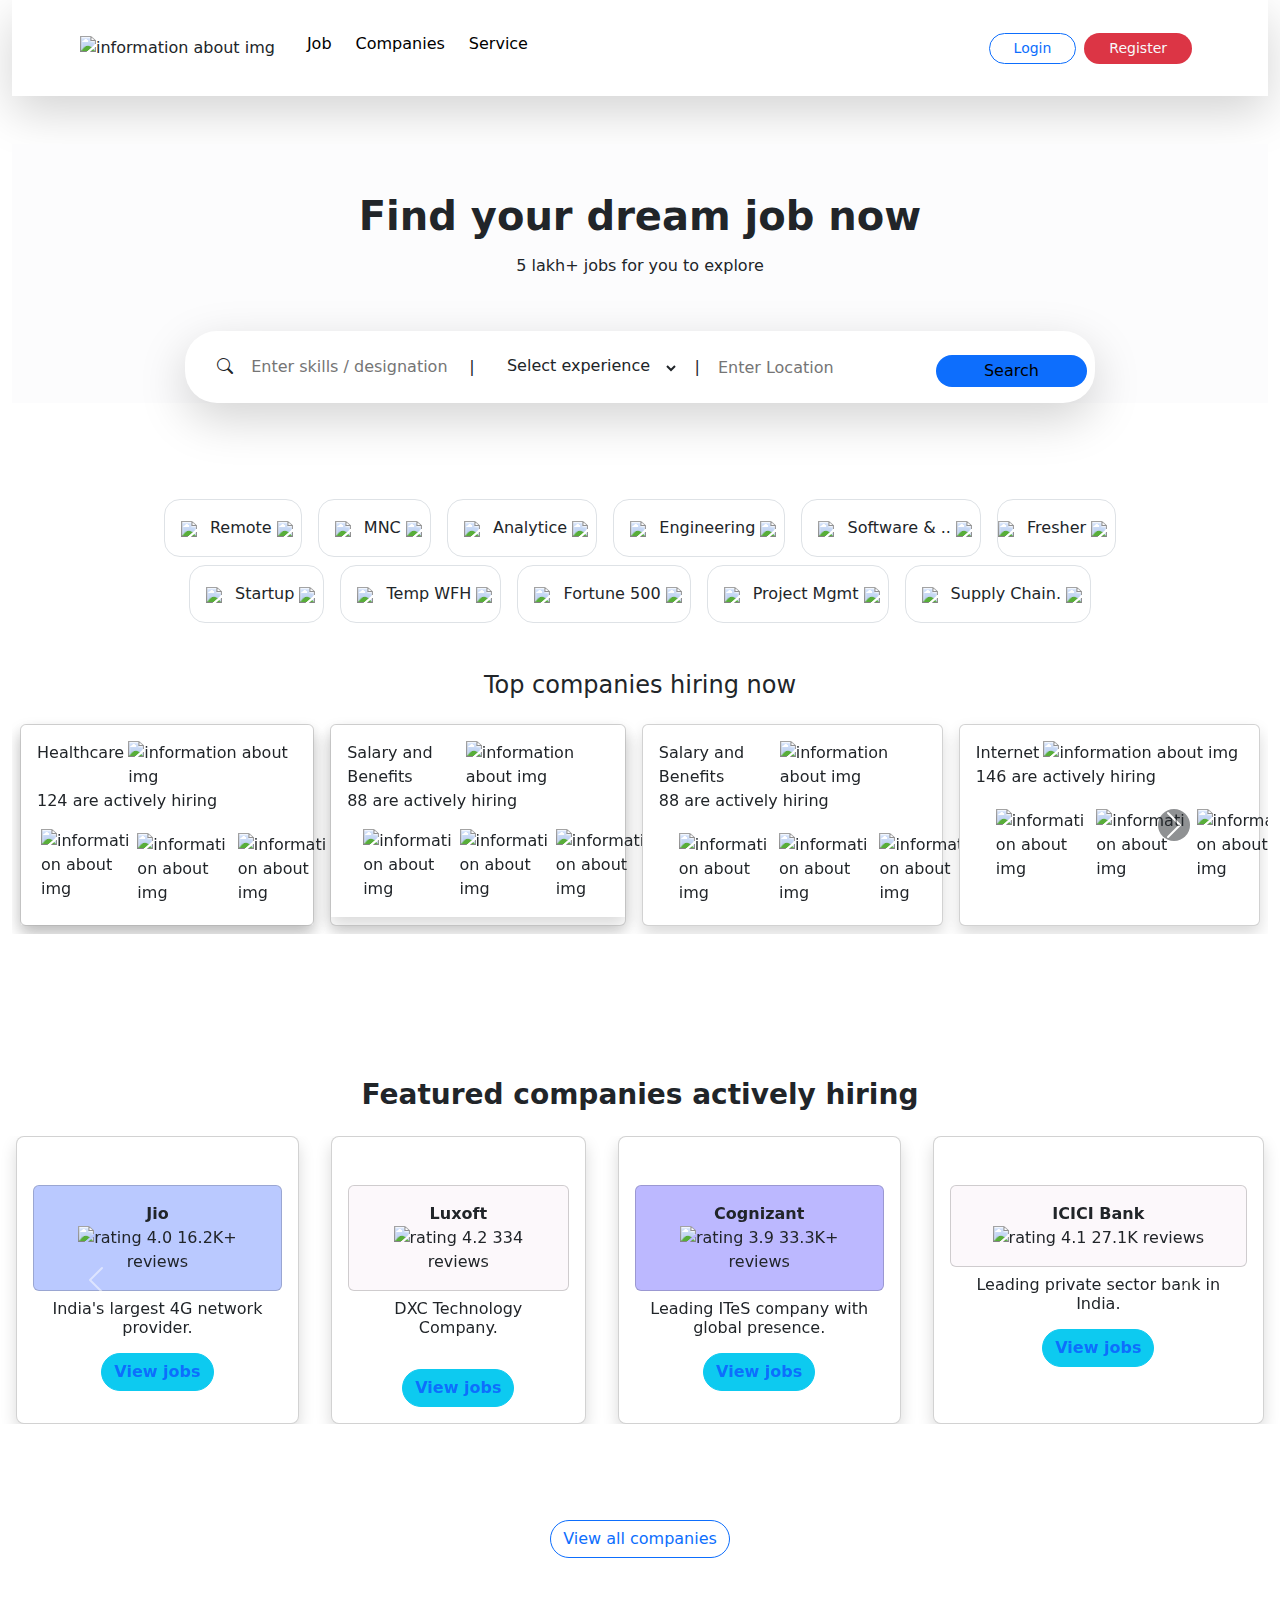
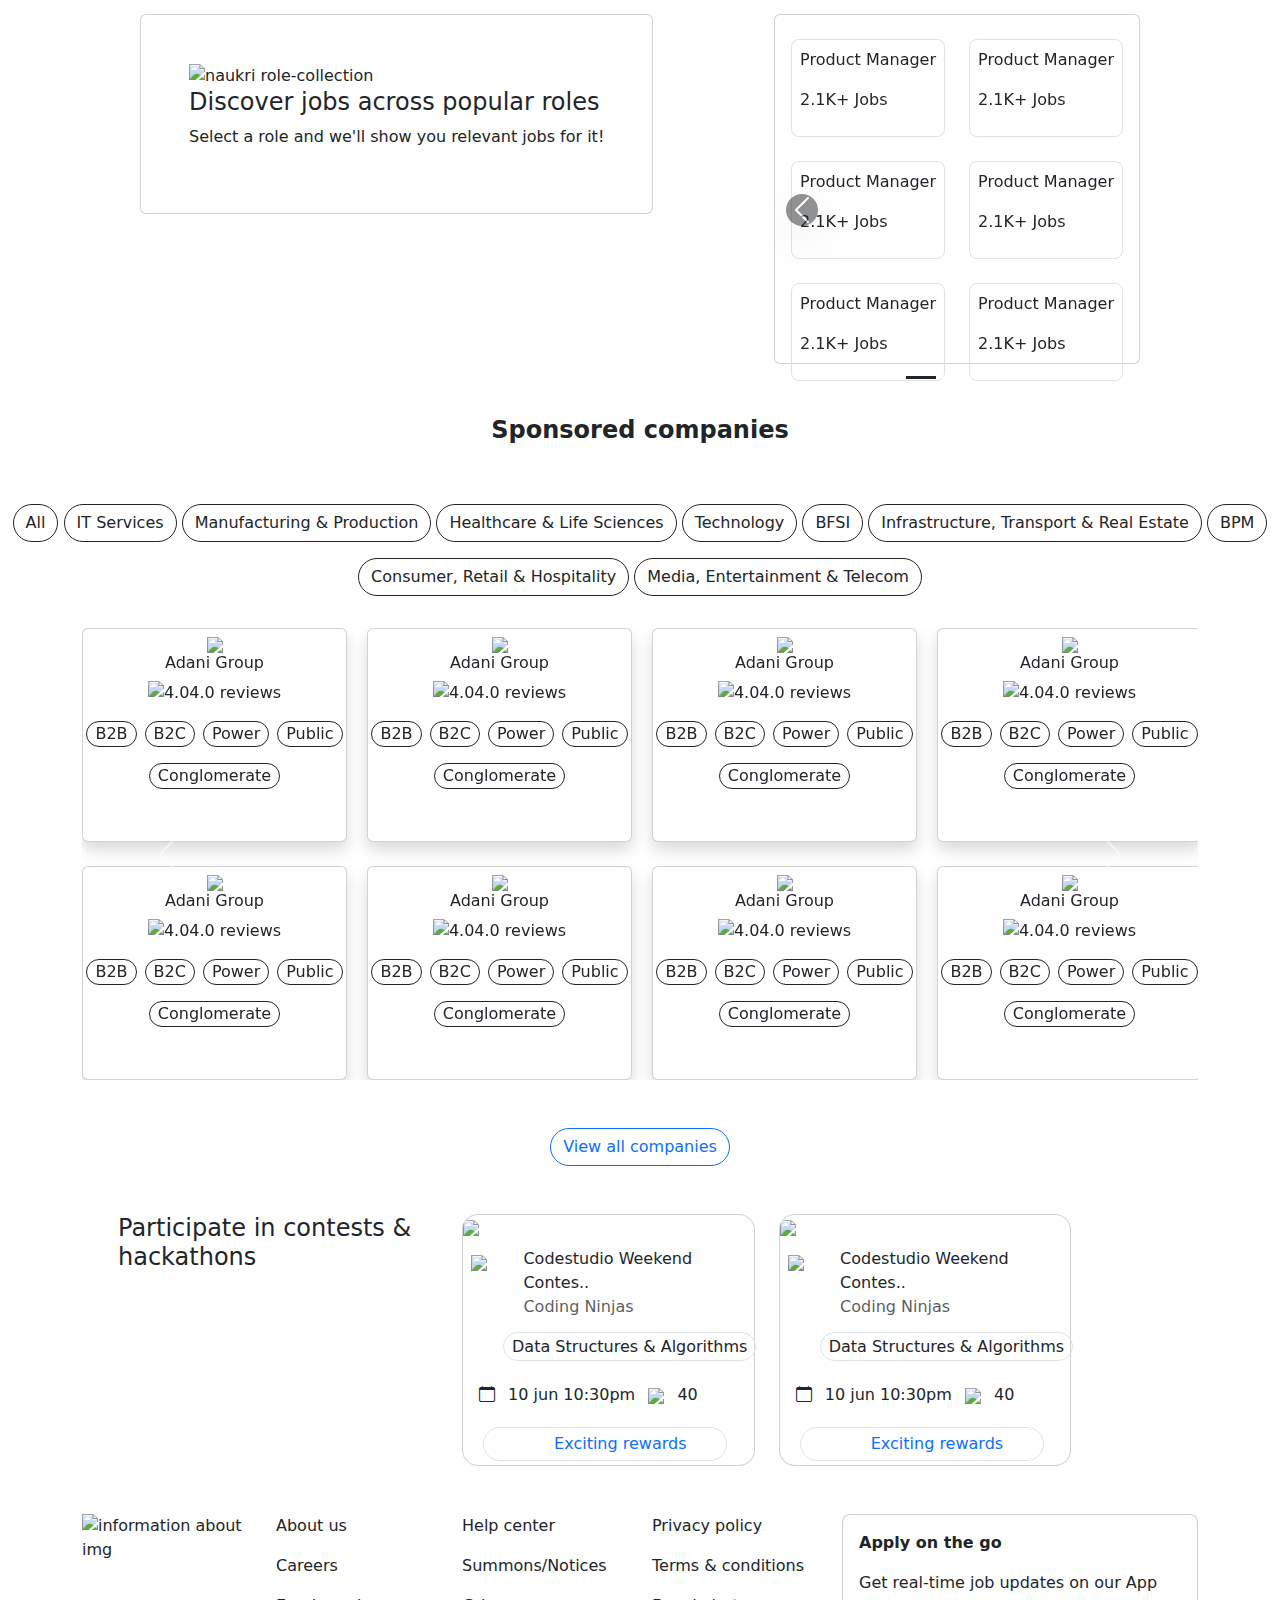
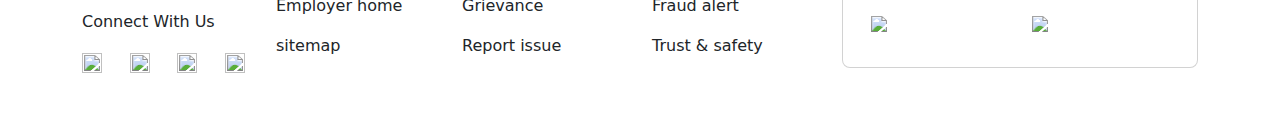
==== nokri.html @ 4712c544 "websiteClone" ====
<!DOCTYPE html>
<html lang="en">

<head>
    <meta charset="utf-8">
    <meta name="viewport" content="width=device-width, initial-scale=1">
    <title>Nokari</title>
    <!-- css link -->
    <link rel="stylesheet" href="../Naukari/nokari.css">
    <!-- font icon cdn -->
    <link rel="stylesheet" href="https://cdn.jsdelivr.net/npm/bootstrap-icons@1.10.5/font/bootstrap-icons.css">
    <!-- bootstrp font link -->
    <!-- <link href="https://cdn.jsdelivr.net/npm/bootstrap@5.3.0-alpha3/dist/css/bootstrap.min.css" rel="stylesheet" -->
    <!-- integrity="sha384-KK94CHFLLe+nY2dmCWGMq91rCGa5gtU4mk92HdvYe+M/SXH301p5ILy+dN9+nJOZ" crossorigin="anonymous"> -->
    <link rel="preconnect" href="https://fonts.googleapis.com">
    <link rel="preconnect" href="https://fonts.gstatic.com" crossorigin>
    <!--  -->

    <link href="https://cdn.jsdelivr.net/npm/bootstrap@5.2.3/dist/css/bootstrap.min.css" rel="stylesheet">
    <script src="https://cdn.jsdelivr.net/npm/bootstrap@5.2.3/dist/js/bootstrap.bundle.min.js"></script>

<body>

    <div class="container-fluid">
        <section class="first-sec  ">
            <header class="header">
                <nav class="navbar navbar-expand-lg shadow-lg bg-white position-static w-100">
                    <div class="container-fluid d-flex ">
                        <div class="collapse navbar-collapse p-2 py-2" id="navbarNav">
                            <img class="imgnaukari ms-5 me-4" src="../Naukari/nokriimg/naukri_Logo.png"
                                alt="information about img">
                            <ul class="navbar-nav headingsize ">
                                <li class="nav-item">
                                    <p class="nav-link active  me-2 pt-3" data-bs-toggle="offcanvas"
                                        data-bs-target="#demo">
                                        Job
                                    </p>
                                </li>
                                <li class="nav-item">
                                    <p class="nav-link active  me-2  pt-3" data-bs-toggle="offcanvas"
                                        data-bs-target="#demos">
                                        Companies
                                    </p>
                                </li>
                                <li class="nav-item">
                                    <a class="nav-link active  me-2  pt-3" aria-current="page" href="#">Service</a>
                                </li>
                            </ul>
                        </div>
                        <div class="nav2 p-2 me-5 flex-shrink-1">
                            <div class="navbar-collapse">
                                <div class="nav-item ">
                                    <a class="nav-link active  me-2 " aria-current="page" href="#"> <button
                                            class="btn btn-sm  border-primary text-primary rounded-pill hoverbtn px-4 py-1"
                                            type="button" data-bs-toggle="offcanvas"
                                            data-bs-target="#login">Login</button>
                                    </a>
                                </div>
                                <div class="nav-item">
                                    <a class="nav-link active fs-6 me-2" aria-current="page" href="#">
                                        <button class="btn  btn-sm bg-danger  text-light rounded-pill px-4 py-1">Register</button>
                                    </a>
                                </div>
                            </div>
                        </div>
                    </div>
                </nav>
            </header>
            <div class="middlepart">
                <div class="middle-part shadow-none  bg-light-subtle">
                    <div class="title mt-5">
                        <h1 class="text-center pt-5 fw-bold  "> Find your dream job now</h1>
                        <h6 class="text-center pt-2 pb-5"> 5 lakh+ jobs for you to explore</h6>
                    </div>
                    <div class="middlepart  d-flex align-items-center justify-content-center">
                        <div
                            class="search shadow-sm bg-white rounded-5  px-2  pt-23  d-flex flex-row gap-3 p-3 shadow-lg">
                            <div class="icon ps-4 pt-2">
                                <i class="bi bi-search pt-2"></i>
                            </div>
                            <div class="skills">
                                <input type="text" class="border border-0 bg-white enter skill pt-2 "
                                    placeholder="Enter skills / designation / companies">
                            </div>
                            <div class="line pt-2">
                                |
                            </div>

                            <div class=" dropdownMainContainer focus pt-2">




                                <select name="" placeholder=" Select experience" id=""
                                    class="btn dropdown-toggle border border-0 bg-white mt-0 pt-0 enter">
                                    <option>Select experience</option>
                                    <option>1 year</option>
                                    <option>2 year</option>
                                    <option>3 year</option>
                                    <option>4 year</option>
                                    <option>5 year</option>
                                    <option>6 year</option>
                                </select>

                            </div>
                            <div class="line pt-2">
                                |
                            </div>
                            <div class="location pt-2 ">
                                <input type="text" class="border border-0 bg-white enter" placeholder="Enter Location">
                            </div>
                            <div class="serchntn pt-2">
                                <button class="bg-primary border border-0 rounded-pill px-5 py-1"> Search</button>
                            </div>
                        </div>
                    </div>
                </div>
            </div>
            <div class="tab pt-5">
                <div class="main-warp d-flex align-items-center justify-content-center ">
                    <div class="row ">
                        <div class="subtab d-flex flex-row justify-content-center align-items-center pt-5 ">
                            <div class="remote ms-5 ">
                                <div class="remote border border-secondry rounded-4 py-3 text-center">
                                    <div class="div">
                                        <img class="me-2  ms-3" src="../Naukari/nokriimg/imghome.svg">
                                        <span class="tab-sub-heading ">Remote</span>
                                        <img class="me-2" src="../Naukari/nokriimg/arrow.svg">
                                    </div>
                                </div>
                            </div>
                            <div class="mnc ms-3">
                                <div class="mnc border border-secondry rounded-4  py-3 text-center">
                                    <div class="div">
                                        <img class="me-2  ms-3" src="../Naukari/nokriimg/imghome.svg">
                                        <span class="tab-sub-heading ">MNC</span>
                                        <img class="me-2" src="../Naukari/nokriimg/arrow.svg">
                                    </div>
                                </div>
                            </div>
                            <div class="analytice ms-3">
                                <div class="aemote border border-secondry rounded-4  py-3 text-center">
                                    <div class="div">
                                        <img class="me-2 ms-3" src="../Naukari/nokriimg/analyticsonetheme.svg">
                                        <span class="tab-sub-heading ">Analytice</span>
                                        <img class="me-2" src="../Naukari/nokriimg/arrow.svg">
                                    </div>
                                </div>
                            </div>
                            <div class="engineering ms-3">
                                <div class="engineering border border-secondry rounded-4  py-3 text-center">
                                    <div class="div">
                                        <img class="me-2  ms-3" src="../Naukari/nokriimg/engineeringonetheme.svg">
                                        <span class="tab-sub-heading ">Engineering</span>
                                        <img class="me-2" src="../Naukari/nokriimg/arrow.svg">
                                    </div>
                                </div>
                            </div>
                            <div class="software ms-3">
                                <div class="software border border-secondry rounded-4  py-3 text-center">
                                    <div class="div">
                                        <img class="me-2  ms-3" src="../Naukari/nokriimg/softwareonetheme.svg">
                                        <span class="tab-sub-heading ">Software &amp; ..</span>
                                        <img class="me-2" src="../Naukari/nokriimg/arrow.svg">
                                    </div>
                                </div>
                            </div>
                            <div class="fresher ms-3 me-5">
                                <div class="fresher border border-secondry rounded-4  py-3 text-center">
                                    <div class="div">
                                        <img class="me-2  ms-" src="../Naukari/nokriimg/freshersonetheme.svg">
                                        <span class="tab-sub-heading ">Fresher</span>
                                        <img class="me-2" src="../Naukari/nokriimg/arrow.svg">
                                    </div>
                                </div>
                            </div>
                        </div>
                    </div>
                </div>
                <div class="sub-main-warp d-flex align-items-center justify-content-center ">
                    <div class="row ">
                        <div class="subtab d-flex flex-row justify-content-center align-items-center pt-2 ">
                            <div class="startup ">
                                <div class="startup-sub border border-secondry rounded-4 py-3 text-center">
                                    <div class="div">
                                        <img class="me-2  ms-3 imgstartup"
                                            src="../Naukari/nokriimg/fortune-500onetheme.svg">
                                        <span class="tab-sub-heading ">Startup</span>
                                        <img class="me-2" src="../Naukari/nokriimg/arrow.svg">
                                    </div>
                                </div>
                            </div>
                            <div class="temp ms-3">
                                <div class="temp border border-secondry rounded-4  py-3 text-center">
                                    <div class="div">
                                        <img class="me-2  ms-3" src="../Naukari/nokriimg/temporary-wfhonetheme.svg">
                                        <span class="tab-sub-heading ">Temp WFH</span>
                                        <img class="me-2" src="../Naukari/nokriimg/arrow.svg">
                                    </div>
                                </div>
                            </div>
                            <div class="fortune ms-3">
                                <div class="fortune border border-secondry rounded-4  py-3 text-center">
                                    <div class="div">
                                        <img class="me-2 ms-3" src="../Naukari/nokriimg/fortune-500onetheme.svg">
                                        <span class="tab-sub-heading ">Fortune 500</span>
                                        <img class="me-2" src="../Naukari/nokriimg/arrow.svg">
                                    </div>
                                </div>
                            </div>
                            <div class="project ms-3">
                                <div class="project border border-secondry rounded-4  py-3 text-center">
                                    <div class="div">
                                        <img class="me-2  ms-3"
                                            src="../Naukari/nokriimg/project-managementonetheme.svg">
                                        <span class="tab-sub-heading ">Project Mgmt</span>
                                        <img class="me-2" src="../Naukari/nokriimg/arrow.svg">
                                    </div>
                                </div>
                            </div>
                            <div class="Supply ms-3 ">
                                <div class="Supply border border-secondry rounded-4  py-3 text-center">
                                    <div class="div">
                                        <img class="me-2  ms-3" src="../Naukari/nokriimg/supplychainonetheme.svg">
                                        <span class="tab-sub-heading ">Supply Chain.</span>
                                        <img class="me-2" src="../Naukari/nokriimg/arrow.svg">
                                    </div>
                                </div>
                            </div>
                        </div>
                    </div>
                </div>
            </div>
            <div class="top mt-5">
                <div class="headline ">
                    <h4 class=" top-companies text-center mb-3 mt-5  ">Top companies hiring now
                    </h4>
                    <div id="carouselExampleControls" class="carousel slide sliders bg-white" data-bs-ride="carousel">
                        <div class="carousel-inner">
                            <div class="carousel-item active">
                                <div class="row ">
                                    <div class="slider d-flex flex-row ">
                                        <div class="card  mx-2 my-2 shadow hov">
                                            <div class="justify-content-center align-items-center">
                                                <div class=" card-sub card-body m-0 shadow">
                                                    <div class="heading ">
                                                        <div class="title d-flex">
                                                            <p class="mb-0 me-1">Healthcare</p>
                                                            <img src="../Naukari/nokriimg/mainarrow.svg"
                                                                alt="information about img">
                                                        </div>
                                                        <div class="subtitle mb-0 ">
                                                            <p class="minititle">124 are actively hiring</p>
                                                        </div>
                                                    </div>
                                                    <div class="main-img d-flex flex-row ">
                                                        <div class="companyimg  ms-1">
                                                            <img class="icon" src="../Naukari/nokriimg/fres.gif"
                                                                alt="information about img">
                                                        </div>
                                                        <div class="companyimg p-1">
                                                            <img class="icon" src="../Naukari/nokriimg/jaypee.gif"
                                                                alt="information about img">
                                                        </div>
                                                        <div class="companyimg p-1">
                                                            <img class="icon" src="../Naukari/nokriimg/metroplus.gif"
                                                                alt="information about img">
                                                        </div>
                                                        <div class="companyimg p-1">
                                                            <img class="icon" src="../Naukari/nokriimg/sygene.gif"
                                                                alt="information about img">
                                                        </div>
                                                    </div>
                                                </div>
                                            </div>
                                        </div>
                                        <div class="card  mx-2 my-2 shadow">
                                            <div class="justify-content-center align-items-center">
                                                <div class=" card-sub card-body m-0 shadow">
                                                    <div class="heading ">
                                                        <div class="title d-flex">
                                                            <p class="mb-0 me-1">Salary and Benefits</p>
                                                            <img src="../Naukari/nokriimg/mainarrow.svg"
                                                                alt="information about img">
                                                        </div>
                                                        <div class="subtitle mb-0 ">
                                                            <p class="minititle">88 are actively hiring</p>
                                                        </div>
                                                    </div>
                                                    <div class="main-img d-flex flex-row ">
                                                        <div class="companyimg me-1 ms-3">
                                                            <img class="icon" src="../Naukari/nokriimg/up.gif"
                                                                alt="information about img">
                                                        </div>
                                                        <div class="companyimg me-1">
                                                            <img class="icon" src="../Naukari/nokriimg/american.gif"
                                                                alt="information about img">
                                                        </div>
                                                        <div class="companyimg me-1">
                                                            <img class="icon" src="../Naukari/nokriimg/round.gif"
                                                                alt="information about img">
                                                        </div>
                                                        <div class="companyimg me-1">
                                                            <img class="icon" src="../Naukari/nokriimg/circle.gif"
                                                                alt="information about img">
                                                        </div>
                                                    </div>
                                                </div>
                                            </div>
                                        </div>
                                        <div class="card  mx-2 my-2 shadow">
                                            <div class="justify-content-center align-items-center">
                                                <div class=" card-sub card-body m-0">
                                                    <div class="heading ">
                                                        <div class="title d-flex">
                                                            <p class="mb-0 me-1">Salary and Benefits</p>
                                                            <img src="../Naukari/nokriimg/mainarrow.svg"
                                                                alt="information about img">
                                                        </div>
                                                        <div class="subtitle mb-0 ">
                                                            <p class="minititle">88 are actively hiring</p>
                                                        </div>
                                                    </div>
                                                    <div class="main-img d-flex flex-row ">
                                                        <div class="companyimg p-1 ms-3">
                                                            <img class="icon" src="../Naukari/nokriimg/bb.gif"
                                                                alt="information about img">
                                                        </div>
                                                        <div class="companyimg p-1">
                                                            <img class="icon" src="../Naukari/nokriimg/phonepay.gif"
                                                                alt="information about img">
                                                        </div>
                                                        <div class="companyimg p-1">
                                                            <img class="icon" src="../Naukari/nokriimg/triangle.gif"
                                                                alt="information about img">
                                                        </div>
                                                        <div class="companyimg p-1">
                                                            <img class="icon" src="../Naukari/nokriimg/zeta.gif"
                                                                alt="information about img">
                                                        </div>
                                                    </div>
                                                </div>
                                            </div>
                                        </div>
                                        <div class="card  mx-2 my-2 shadow">
                                            <div class="justify-content-center align-items-center">
                                                <div class=" card-sub card-body m-0">
                                                    <div class="heading ">
                                                        <div class="title d-flex">
                                                            <p class="mb-0 me-1">Internet</p>
                                                            <img src="../Naukari/nokriimg/mainarrow.svg"
                                                                alt="information about img">
                                                        </div>
                                                        <div class="subtitle mb-0 ">
                                                            <p class="minititle">146 are actively hiring</p>
                                                        </div>
                                                    </div>
                                                    <div class="main-img d-flex flex-row ">
                                                        <div class="companyimg p-1 ms-3">
                                                            <img class="icon" src="../Naukari/nokriimg/roposo.gif"
                                                                alt="information about img">
                                                        </div>
                                                        <div class="companyimg p-1">
                                                            <img class="icon" src="../Naukari/nokriimg/ys.gif"
                                                                alt="information about img">
                                                        </div>
                                                        <div class="companyimg p-1">
                                                            <img class="icon" src="../Naukari/nokriimg/rebel.gif"
                                                                alt="information about img">
                                                        </div>
                                                        <div class="companyimg p-1">
                                                            <img class="icon" src="../Naukari/nokriimg/mylo.gif"
                                                                alt="information about img">
                                                        </div>
                                                    </div>
                                                </div>
                                            </div>
                                        </div>
                                    </div>
                                </div>
                            </div>
                            <div class="carousel-item">
                                <div class="row ">
                                    <div class="slider d-flex flex-row">
                                        <div class="card mx-2 my-2 shadow">
                                            <div class="justify-content-center align-items-center">
                                                <div class=" card-sub card-body m-0">
                                                    <div class="heading ">
                                                        <div class="title d-flex ">
                                                            <p class="mb-0 me-1">MNC</p>
                                                            <img src="../Naukari/nokriimg/mainarrow.svg"
                                                                alt="information about img">
                                                        </div>
                                                        <div class="subtitle mb-0 ">
                                                            <p class="minititle">1.4K+ are actively hiring</p>
                                                        </div>
                                                    </div>
                                                    <div class="main-img d-flex flex-row ">
                                                        <div class="companyimg ms-3">
                                                            <img class="icon" src="../Naukari/nokriimg/companylobo.gif"
                                                                alt="information about img">
                                                        </div>
                                                        <div class="companyimg p-1 ">
                                                            <div class="companyimg ">
                                                                <img class="icon" src="../Naukari/nokriimg/luxlobo.gif"
                                                                    alt="information about img">
                                                            </div>
                                                        </div>
                                                        <div class="companyimg p-1">
                                                            <img class="icon" src="../Naukari/nokriimg/group.gif"
                                                                alt="information about img">
                                                        </div>
                                                        <div class="companyimg p-1">
                                                            <img class="icon" src="../Naukari/nokriimg/system.gif"
                                                                alt="information about img">
                                                        </div>
                                                    </div>
                                                </div>
                                            </div>
                                        </div>
                                        <div class="card  mx-2 my-2 shadow">
                                            <div class="justify-content-center align-items-center">
                                                <div class=" card-sub card-body m-0">
                                                    <div class="heading ">
                                                        <div class="title  d-flex">
                                                            <p class="mb-0 me-3">Edtech</p>
                                                            <img src="../Naukari/nokriimg/mainarrow.svg"
                                                                alt="information about img">
                                                        </div>
                                                        <div class="subtitle mb-0 ">
                                                            <p class="minititle">154 are actively hiring</p>
                                                        </div>
                                                    </div>
                                                    <div class="main-img d-flex flex-row ">
                                                        <div class="companyimg ms-0">
                                                            <img class="icon" src="../Naukari/nokriimg/unacademy.gif"
                                                                alt="information about img">
                                                        </div>
                                                        <div class="companyimg p-1">
                                                            <img class="icon" src="../Naukari/nokriimg/rebel.gif"
                                                                alt="information about img">
                                                        </div>
                                                        <div class="companyimg p-1">
                                                            <img class="icon" src="../Naukari/nokriimg/profoun.gif"
                                                                alt="information about img">
                                                        </div>
                                                        <div class="companyimg p-1">
                                                            <img class="icon" src="../Naukari/nokriimg/neru.gif"
                                                                alt="information about img">
                                                        </div>
                                                    </div>
                                                </div>
                                            </div>
                                        </div>
                                        <div class="card  mx-2 my-2 shadow">
                                            <div class="justify-content-center align-items-center">
                                                <div class=" card-sub card-body m-0">
                                                    <div class="heading ">
                                                        <div class="title d-flex">
                                                            <p class="mb-0 me-1">Healthcare</p>
                                                            <img src="../Naukari/nokriimg/mainarrow.svg"
                                                                alt="information about img">
                                                        </div>
                                                        <div class="subtitle mb-0 ">
                                                            <p class="minititle">124 are actively hiring</p>
                                                        </div>
                                                    </div>
                                                    <div class="main-img d-flex flex-row ">
                                                        <div class="companyimg  ms-3">
                                                            <img class="icon" src="../Naukari/nokriimg/fres.gif"
                                                                alt="information about img">
                                                        </div>
                                                        <div class="companyimg p-1">
                                                            <img class="icon" src="../Naukari/nokriimg/jaypee.gif"
                                                                alt="information about img">
                                                        </div>
                                                        <div class="companyimg p-1">
                                                            <img class="icon" src="../Naukari/nokriimg/metroplus.gif"
                                                                alt="information about img">
                                                        </div>
                                                        <div class="companyimg p-1">
                                                            <img class="icon" src="../Naukari/nokriimg/sygene.gif"
                                                                alt="information about img">
                                                        </div>
                                                    </div>
                                                </div>
                                            </div>
                                        </div>
                                        <div class="card  mx-2 my-2 shadow">
                                            <div class="justify-content-center align-items-center">
                                                <div class=" card-sub card-body m-0">
                                                    <div class="heading ">
                                                        <div class="title d-flex">
                                                            <p class="mb-0 me-1">Salary and Benefits</p>
                                                            <img src="../Naukari/nokriimg/mainarrow.svg"
                                                                alt="information about img">
                                                        </div>
                                                        <div class="subtitle mb-0 ">
                                                            <p class="minititle">88 are actively hiring</p>
                                                        </div>
                                                    </div>
                                                    <div class="main-img d-flex flex-row ">
                                                        <div class="companyimg p-1 ms-3">
                                                            <img class="icon" src="../Naukari/nokriimg/up.gif"
                                                                alt="information about img">
                                                        </div>
                                                        <div class="companyimg p-1">
                                                            <img class="icon" src="../Naukari/nokriimg/american.gif"
                                                                alt="information about img">
                                                        </div>
                                                        <div class="companyimg p-1">
                                                            <img class="icon" src="../Naukari/nokriimg/round.gif"
                                                                alt="information about img">
                                                        </div>
                                                        <div class="companyimg p-1">
                                                            <img class="icon" src="../Naukari/nokriimg/circle.gif"
                                                                alt="information about img">
                                                        </div>
                                                    </div>
                                                </div>
                                            </div>
                                        </div>
                                    </div>
                                </div>
                            </div>
                            <div class="carousel-item">
                                <div class="row ">
                                    <div class="slider d-flex flex-row">
                                        <div class="card  mx-2 my-2 shadow">
                                            <div class="justify-content-center align-items-center">
                                                <div class=" card-sub card-body m-0">
                                                    <div class="heading ">
                                                        <div class="title d-flex">
                                                            <p class="mb-0 me-1">Healthcare</p>
                                                            <img src="../Naukari/nokriimg/mainarrow.svg"
                                                                alt="information about img">

                                                        </div>
                                                        <div class="subtitle mb-0 ">
                                                            <p class="minititle">124 are actively hiring</p>
                                                        </div>
                                                    </div>
                                                    <div class="main-img d-flex flex-row ">
                                                        <div class="companyimg  ms-3">
                                                            <img class="icon" src="../Naukari/nokriimg/fres.gif"
                                                                alt="information about img">
                                                        </div>i
                                                        <div class="companyimg p-1">
                                                            <img class="icon" src="../Naukari/nokriimg/jaypee.gif"
                                                                alt="information about img">
                                                        </div>
                                                        <div class="companyimg p-1">
                                                            <img class="icon" src="../Naukari/nokriimg/metroplus.gif"
                                                                alt="information about img">
                                                        </div>
                                                        <div class="companyimg p-1">
                                                            <img class="icon" src="../Naukari/nokriimg/sygene.gif"
                                                                alt="information about img">
                                                        </div>
                                                    </div>
                                                </div>
                                            </div>
                                        </div>
                                        <div class="card  mx-2 my-2 shadow">
                                            <div class="justify-content-center align-items-center">
                                                <div class=" card-sub card-body m-0">
                                                    <div class="heading ">
                                                        <div class="title d-flex">
                                                            <p class="mb-0 me-1">Salary and Benefits</p>
                                                            <img src="../Naukari/nokriimg/mainarrow.svg"
                                                                alt="information about img">
                                                        </div>
                                                        <div class="subtitle mb-0 ">
                                                            <p class="minititle">88 are actively hiring</p>
                                                        </div>
                                                    </div>
                                                    <div class="main-img d-flex flex-row ">
                                                        <div class="companyimg p-1 ms-3">
                                                            <img class="icon" src="../Naukari/nokriimg/up.gif"
                                                                alt="information about img">
                                                        </div>
                                                        <div class="companyimg p-1">
                                                            <img class="icon" src="../Naukari/nokriimg/american.gif"
                                                                alt="information about img">
                                                        </div>
                                                        <div class="companyimg p-1">
                                                            <img class="icon" src="../Naukari/nokriimg/round.gif"
                                                                alt="information about img">
                                                        </div>
                                                        <div class="companyimg p-1">
                                                            <img class="icon" src="../Naukari/nokriimg/circle.gif"
                                                                alt="information about img">
                                                        </div>
                                                    </div>
                                                </div>
                                            </div>
                                        </div>
                                        <div class="card  mx-2 my-2 shadow">
                                            <div class="justify-content-center align-items-center">
                                                <div class=" card-sub card-body m-0">
                                                    <div class="heading ">
                                                        <div class="title d-flex">
                                                            <p class="mb-0 me-1">Salary and Benefits</p>
                                                            <img src="../Naukari/nokriimg/mainarrow.svg"
                                                                alt="information about img">
                                                        </div>
                                                        <div class="subtitle mb-0 ">
                                                            <p class="minititle">88 are actively hiring</p>
                                                        </div>
                                                    </div>
                                                    <div class="main-img d-flex flex-row ">

                                                        <div class="companyimg p-1 ms-3">
                                                            <img class="icon" src="../Naukari/nokriimg/bb.gif"
                                                                alt="information about img">
                                                        </div>
                                                        <div class="companyimg p-1">
                                                            <img class="icon" src="../Naukari/nokriimg/phonepay.gif"
                                                                alt="information about img">
                                                        </div>
                                                        <div class="companyimg p-1">
                                                            <img class="icon" src="../Naukari/nokriimg/triangle.gif"
                                                                alt="information about img">
                                                        </div>
                                                        <div class="companyimg p-1">
                                                            <img class="icon" src="../Naukari/nokriimg/zeta.gif"
                                                                alt="information about img">
                                                        </div>
                                                    </div>
                                                </div>
                                            </div>
                                        </div>
                                        <div class="card  mx-2 my-2 shadow">
                                            <div class="justify-content-center align-items-center">
                                                <div class=" card-sub card-body m-0">
                                                    <div class="heading ">
                                                        <div class="title d-flex">
                                                            <p class="mb-0 me-1">Internet</p>
                                                            <img src="../Naukari/nokriimg/mainarrow.svg"
                                                                alt="information about img">
                                                        </div>
                                                        <div class="subtitle mb-0 ">
                                                            <p class="minititle">146 are actively hiring</p>
                                                        </div>
                                                    </div>
                                                    <div class="main-img d-flex flex-row ">
                                                        <div class="companyimg me-1 ms-3">
                                                            <img class="icon" src="../Naukari/nokriimg/roposo.gif"
                                                                alt="information about img">
                                                        </div>
                                                        <div class="companyimg p-1">
                                                            <img class="icon" src="../Naukari/nokriimg/ys.gif"
                                                                alt="information about img">
                                                        </div>
                                                        <div class="companyimg p-1">
                                                            <img class="icon" src="../Naukari/nokriimg/rebel.gif"
                                                                alt="information about img">
                                                        </div>
                                                        <div class="companyimg p-1">
                                                            <img class="icon" src="../Naukari/nokriimg/mylo.gif"
                                                                alt="information about img">
                                                        </div>
                                                    </div>
                                                </div>
                                            </div>
                                        </div>
                                    </div>
                                </div>
                            </div>
                        </div>
                        <button class="carousel-control-prev" type="button" data-bs-target="#carouselExampleControls"
                            data-bs-slide="prev">
                            <span class="carousel-control-prev-icon" aria-hidden="true"></span>
                            <span class="visually-hidden">Previous</span>
                        </button>
                        <button class="carousel-control-next" type="button" data-bs-target="#carouselExampleControls"
                            data-bs-slide="next">
                            <span class="carousel-control-next-icon bg-dark rounded-5" aria-hidden="false"></span>
                            <span class="visually-hidden">Next</span>
                        </button>
                    </div>
                </div>
            </div>
        </section>
    </div>
    <section class="second-section my-5 pt-5 mb-5">
        <h3 class="fw-bold text-center pt-5 pb-3">Featured companies actively hiring</h3>
        <div id="carouselExampleFade" class="carousel slide second-slider carousel-fade">
            <div class="carousel-inner">
                <div class="carousel-item d-flex flex-row active">
                    <div class="row">
                        <div class="slider d-flex flex-row">
                        </div>
                    </div>
                    <div class="card main-card rounded-3 Regular shadow mx-3">
                        <div class="card-body ">
                            <img class=" text-center p-3" src="../Naukari/nokriimg/jio.gif" alt="">
                            <div class=" card Addition-card text-center justify-content-center align-items-center p-3"
                                style="background-color: #0037ff45;">
                                <span class="fw-bold">Jio</span>
                                <div class="additionalDetails">
                                    <span class="star">
                                        <img class="text-center "
                                            src="//static.naukimg.com/s/7/0/assets/images/node_modules/@naukri-ui-dev/premiumstandardads/component/assets/star.0f830ab5.svg"
                                            alt="rating"></span>
                                    <span class="main-2 rating">4.0</span>
                                    <span class="main-2 reviews">16.2K+ reviews</span>
                                </div>
                            </div>
                            <h6 class="text-center p-2 last-title">India's largest 4G network <br>provider.</h6>
                            <div class="btn-warper text-center">
                                <button type="button" class="btn btn-info  text-primary rounded-pill fw-bold ">View
                                    jobs</button>
                            </div>
                        </div>
                    </div>
                    <div class="card main-card rounded-3 Regular shadow mx-3">
                        <div class="card-body ">
                            <img class=" text-center p-3" src="../Naukari/nokriimg/luximg.gif" alt="">
                            <div class=" card Addition-card   text-center justify-content-center align-items-center p-3"
                                style="background-color: #ad41960a;">
                                <span class="fw-bold">Luxoft</span>
                                <div class="additionalDetails">
                                    <span class="star">
                                        <img class="text-center "
                                            src="//static.naukimg.com/s/7/0/assets/images/node_modules/@naukri-ui-dev/premiumstandardads/component/assets/star.0f830ab5.svg"
                                            alt="rating"></span>
                                    <span class="main-2 rating">4.2</span>
                                    <span class="main-2 reviews">334 reviews</span>
                                </div>
                            </div>
                            <h6 class="text-center p-2 last-title">DXC Technology Company.</h6>
                            <div class="btn-warper text-center">
                                <button type="button" class="btn btn-info  text-primary rounded-pill mt-3 fw-bold ">View
                                    jobs</button>
                            </div>
                        </div>
                    </div>
                    <div class="card main-card rounded-3 Regular shadow mx-3">
                        <div class="card-body ">
                            <img class=" text-center p-3" src="../Naukari/nokriimg/cog.gif" alt="">
                            <div class=" card Addition-card text-center justify-content-center align-items-center p-3"
                                style="background-color: #1000ff47;">
                                <span class="fw-bold">Cognizant</span>
                                <div class="additionalDetails">
                                    <span class="star">
                                        <img class="text-center "
                                            src="//static.naukimg.com/s/7/0/assets/images/node_modules/@naukri-ui-dev/premiumstandardads/component/assets/star.0f830ab5.svg"
                                            alt="rating"></span>
                                    <span class="main-2 rating">3.9</span>
                                    <span class="main-2 reviews">33.3K+ reviews</span>
                                </div>
                            </div>
                            <h6 class="text-center p-2 last-title">Leading ITeS company with <br>
                                global presence.</h6>
                            <div class="btn-warper text-center">
                                <button type="button" class="btn btn-info  text-primary rounded-pill fw-bold ">View
                                    jobs</button>
                            </div>
                        </div>
                    </div>
                    <div class="card main-card rounded-3 Regular shadow mx-3">
                        <div class="card-body ">
                            <img class=" text-center p-3" src="../Naukari/nokriimg/icici.gif" alt="">
                            <div class=" card Addition-card   text-center justify-content-center align-items-center p-3"
                                style="background-color: #ad41960a; ">
                                <span class="fw-bold">ICICI Bank</span>
                                <div class="additionalDetails">
                                    <span class="star">
                                        <img class="text-center "
                                            src="//static.naukimg.com/s/7/0/assets/images/node_modules/@naukri-ui-dev/premiumstandardads/component/assets/star.0f830ab5.svg"
                                            alt="rating"></span>
                                    <span class="main-2 rating">4.1</span>
                                    <span class="main-2 reviews">27.1K reviews</span>
                                </div>
                            </div>
                            <h6 class="text-center p-2 last-title">Leading private sector bank in
                                India.</h6>
                            <div class="btn-warper text-center">
                                <button type="button" class="btn btn-info  text-primary rounded-pill fw-bold ">View
                                    jobs</button>
                            </div>
                        </div>
                    </div>
                </div>
                <div class="carousel-item">
                    <div class="row">
                        <div class="slider d-flex flex-row">
                            <div class="card main-card rounded-3 Regular shadow mx-3">
                                <div class="card-body me-3">
                                    <img class=" text-center p-3" src="../Naukari/nokriimg/luximg.gif" alt="">
                                    <div class=" card Addition-card   text-center justify-content-center align-items-center p-3"
                                        style="background-color: #ad41960a;">
                                        <span class="fw-bold">Luxoft</span>
                                        <div class="additionalDetails">
                                            <span class="star">
                                                <img class="text-center "
                                                    src="//static.naukimg.com/s/7/0/assets/images/node_modules/@naukri-ui-dev/premiumstandardads/component/assets/star.0f830ab5.svg"
                                                    alt="rating"></span>
                                            <span class="main-2 rating">4.2</span>
                                            <span class="main-2 reviews">334 reviews</span>
                                        </div>
                                    </div>
                                    <h6 class="text-center p-2 last-title">DXC Technology Company.</h6>
                                    <div class="btn-warper text-center">
                                        <button type="button"
                                            class="btn btn-info  text-primary rounded-pill fw-bold ">View jobs</button>
                                    </div>
                                </div>
                            </div>
                            <div class="card main-card rounded-3 Regular shadow mx-3">
                                <div class="card-body ">
                                    <img class=" text-center p-3" src="../Naukari/nokriimg/jio.gif" alt="">
                                    <div class=" card Addition-card text-center justify-content-center align-items-center p-3"
                                        style="background-color: #0037ff45;">
                                        <span class="fw-bold">Jio</span>
                                        <div class="additionalDetails">
                                            <span class="star">
                                                <img class="text-center "
                                                    src="//static.naukimg.com/s/7/0/assets/images/node_modules/@naukri-ui-dev/premiumstandardads/component/assets/star.0f830ab5.svg"
                                                    alt="rating"></span>
                                            <span class="main-2 rating">4.0</span>
                                            <span class="main-2 reviews">16.2K+ reviews</span>
                                        </div>
                                    </div>
                                    <h6 class="text-center p-2 last-title">India's largest 4G network <br>provider.</h6>
                                    <div class="btn-warper text-center">
                                        <button type="button"
                                            class="btn btn-info  text-primary rounded-pill fw-bold ">View jobs</button>
                                    </div>
                                </div>
                            </div>
                            <div class="card main-card rounded-3 Regular shadow mx-3">
                                <div class="card-body ">
                                    <img class=" text-center p-3" src="../Naukari/nokriimg/icici.gif" alt="">
                                    <div class=" card Addition-card   text-center justify-content-center align-items-center p-3"
                                        style="background-color: #ad41960a;">
                                        <span class="fw-bold">ICICI Bank</span>
                                        <div class="additionalDetails">
                                            <span class="star">
                                                <img class="text-center "
                                                    src="//static.naukimg.com/s/7/0/assets/images/node_modules/@naukri-ui-dev/premiumstandardads/component/assets/star.0f830ab5.svg"
                                                    alt="rating"></span>
                                            <span class="main-2 rating">4.1</span>
                                            <span class="main-2 reviews">27.1K reviews</span>
                                        </div>
                                    </div>
                                    <h6 class="text-center p-2 last-title">Leading private sector bank in
                                        India.</h6>
                                    <div class="btn-warper text-center">
                                        <button type="button"
                                            class="btn btn-info text-primary rounded-pill fw-bold ">View jobs</button>
                                    </div>
                                </div>
                            </div>
                            <div class="card main-card rounded-3 Regular shadow mx-3">
                                <div class="card-body ">
                                    <img class=" text-center p-3" src="../Naukari/nokriimg/cog.gif" alt="">
                                    <div class=" card Addition-card text-center justify-content-center align-items-center p-3"
                                        style="background-color: #1000ff47; ">
                                        <span class="fw-bold">Cognizant</span>
                                        <div class="additionalDetails">
                                            <span class="star">
                                                <img class="text-center "
                                                    src="//static.naukimg.com/s/7/0/assets/images/node_modules/@naukri-ui-dev/premiumstandardads/component/assets/star.0f830ab5.svg"
                                                    alt="rating"></span>
                                            <span class="main-2 rating">3.9</span>
                                            <span class="main-2 reviews">33.3K+ reviews</span>
                                        </div>
                                    </div>
                                    <h6 class="text-center p-2 last-title">Leading ITeS company with <br>
                                        global presence.</h6>
                                    <div class="btn-warper text-center">
                                        <button type="button"
                                            class="btn btn-info  text-primary rounded-pill fw-bold ">View jobs</button>
                                    </div>
                                </div>
                            </div>
                        </div>
                    </div>
                </div>
            </div>
            <button class="carousel-control-prev" type="button" data-bs-target="#carouselExampleFade"
                data-bs-slide="prev">
                <span class="carousel-control-prev-icon" aria-hidden="true"></span>
                <span class="visually-hidden">Previous</span>
            </button>
            <button class="carousel-control-next" type="button" data-bs-target="#carouselExampleFade"
                data-bs-slide="next">
                <span class="carousel-control-next-icon" aria-hidden="true"></span>
                <span class="visually-hidden">Next</span>
            </button>
        </div>
    </section>
    <div class="row">
        <div class="col-12 text-center">
            <button class="btn  border-primary text-primary rounded-pill text-center mt-5 mb-5"> View all
                companies</button>
        </div>
    </div>
    <section class="mt-2">
        <div class="container-fluid discover-jobs d-flex justify-content-between " style="width:80%; height:350px;">
            <div class="left">
                <div class="card p-5">
                    <div class="left-section ">
                        <img src="../Naukari/nokriimg/man.png" class="role-img " alt="naukri role-collection"
                            height="100px" width="389">
                        <h4>Discover jobs across popular roles</h4>
                        <p>Select a role and we'll show you relevant jobs for it!
                        </p>
                    </div>
                </div>
            </div>
            <div class="card subminicard  ">
                <div id="carouselExampleIndicators" class="carousel slide" data-bs-ride="carousel">
                    <div class="carousel-indicators">
                        <button type="button" data-bs-target="#carouselExampleDark" data-bs-slide-to="0"
                            class="active bg-dark" aria-current="true" aria-label="Slide 1"></button>
                        <button type="button" data-bs-target="#carouselExampleDark" data-bs-slide-to="1"
                            aria-label="Slide 2"></button>
                        <button type="button" data-bs-target="#carouselExampleDark" data-bs-slide-to="2"
                            aria-label="Slide 3"></button>
                    </div>
                    <div class="carousel-inner">
                        <div class="carousel-item active">
                            <div class="d-flex gap-4 my-4 ">
                                <div class=" miniproduct border rounded-3 p-2 ms-3">
                                    <p>Product Manager </p>
                                    <p>2.1K+ Jobs</p>
                                </div>
                                <div class=" miniproduct border rounded-3 p-2 me-3">
                                    <p>Product Manager </p>
                                    <p>2.1K+ Jobs</p>
                                </div>
                            </div>
                            <div class="d-flex gap-4 my-4">
                                <div class=" miniproduct border rounded-3 p-2 ms-3">
                                    <p>Product Manager </p>
                                    <p>2.1K+ Jobs</p>
                                </div>
                                <div class="miniproduct border rounded-3 p-2 me-3">
                                    <p>Product Manager </p>
                                    <p>2.1K+ Jobs</p>
                                </div>
                            </div>
                            <div class="d-flex gap-4 my-4">
                                <div class="miniproduct  border rounded-3 p-2 ms-3 ">
                                    <p>Product Manager </p>
                                    <p>2.1K+ Jobs</p>
                                </div>
                                <div class=" miniproduct border rounded-3 p-2 me-3">
                                    <p>Product Manager </p>
                                    <p>2.1K+ Jobs</p>
                                </div>
                            </div>
                        </div>
                        <div class="carousel-item">
                            <div class="d-flex gap-4 my-4 ">
                                <div class=" miniproduct border rounded-3 p-2 ms-3">
                                    <p>Product Manager </p>
                                    <p>2.1K+ Jobs</p>
                                </div>
                                <div class=" miniproduct border rounded-3 p-2 me-3">
                                    <p>Product Manager </p>
                                    <p>2.1K+ Jobs</p>
                                </div>
                            </div>
                            <div class="d-flex gap-4 my-4">
                                <div class=" miniproduct border rounded-3 p-2 ms-3">
                                    <p>Product Manager </p>
                                    <p>2.1K+ Jobs</p>
                                </div>
                                <div class="miniproduct border rounded-3 p-2 me-3">
                                    <p>Product Manager </p>
                                    <p>2.1K+ Jobs</p>
                                </div>
                            </div>
                            <div class="d-flex gap-4 my-4">
                                <div class="miniproduct  border rounded-3 p-2 ms-3 ">
                                    <p>Product Manager </p>
                                    <p>2.1K+ Jobs</p>
                                </div>
                                <div class=" miniproduct border rounded-3 p-2 me-3">
                                    <p>Product Manager </p>
                                    <p>2.1K+ Jobs</p>
                                </div>
                            </div>
                        </div>
                        <div class="carousel-item">
                            <div class="d-flex gap-4 my-4 ">
                                <div class=" miniproduct border rounded-3 p-2 ms-3">
                                    <p>Product Manager </p>
                                    <p>2.1K+ Jobs</p>
                                </div>
                                <div class=" miniproduct border rounded-3 p-2 me-3">
                                    <p>Product Manager </p>
                                    <p>2.1K+ Jobs</p>
                                </div>
                            </div>
                            <div class="d-flex gap-4 my-4">
                                <div class=" miniproduct border rounded-3 p-2 ms-3">
                                    <p>Product Manager </p>
                                    <p>2.1K+ Jobs</p>
                                </div>
                                <div class="miniproduct border rounded-3 p-2 me-3">
                                    <p>Product Manager </p>
                                    <p>2.1K+ Jobs</p>
                                </div>
                            </div>
                            <div class="d-flex gap-4 my-4">
                                <div class="miniproduct  border rounded-3 p-2 ms-3 ">
                                    <p>Product Manager </p>
                                    <p>2.1K+ Jobs</p>
                                </div>
                                <div class=" miniproduct border rounded-3 p-2 me-3">
                                    <p>Product Manager </p>
                                    <p>2.1K+ Jobs</p>
                                </div>
                            </div>
                        </div>
                    </div>
                    <button class="carousel-control-prev" type="button" data-bs-target="#carouselExampleIndicators"
                        data-bs-slide="prev">
                        <span class="carousel-control-prev-icon bg-dark shadow-lg rounded-pill"
                            aria-hidden="true"></span>
                        <span class="visually-hidden">Previous</span>
                    </button>
                    <button class="carousel-control-next" type="button" data-bs-target="#carouselExampleIndicators"
                        data-bs-slide="next">
                        <span class="carousel-control-next-icon" aria-hidden="true"></span>
                        <span class="visually-hidden">Next</span>
                    </button>
                </div>
            </div>
        </div>
    </section>
    <section>
        <div class="row mt-5 mb-5">
            <div class="col-12 text-center">
                <span class=" text-center  fs-4 fw-bold"> Sponsored companies</button>
            </div>
        </div>
        <div class="all text-center justify-content-center">
            <button class="  btn border-dark  rounded-pill text-center all my-2">All </button>
            <button class=" btn  border-dark  rounded-pill text-center all my-2 ">IT Services </button>
            <button class=" btn border-dark  rounded-pill text-center all my-2 "> Manufacturing & Production</button>
            <button class="  btn border-dark  rounded-pill text-center all my-2  "> Healthcare & Life Sciences</button>
            <button class=" btn border-dark  rounded-pill text-center all my-2 ">Technology </button>
            <button class=" btn border-dark  rounded-pill text-center all my-2  "> BFSI</button>
            <button class=" btn border-dark  rounded-pill text-center all my-2   ">Infrastructure, Transport & Real
                Estate </button>
            <button class=" btn border-dark  rounded-pill text-center all my-2 "> BPM</button>
            <button class=" btn border-dark  rounded-pill text-center all my-2  ">Consumer, Retail & Hospitality
            </button>
            <button class=" btn border-dark  rounded-pill text-center all my-2 "> Media, Entertainment &
                Telecom</button>


        </div>
    </section>
    <div class="container mt-4">
        <div id="carouselExampleInterval" class="carousel slide" data-bs-ride="carousel">
            <div class="carousel-inner">
                <div class="carousel-item active" data-bs-interval="10000">
                    <div class="row">
                        <div class="col-3">
                            <div class="card p-2 shadow" style="height:214px ;width:265px">

                                <div class="img_wrap d-flex justify-content-center \">

                                    <img class="image_icon "
                                        src="https://img.naukimg.com/logo_images/groups/v1/763714.gif">



                                </div>
                                <h6 class="text-center">Adani Group</h6>
                                <div class="additional ">
                                    <span class="d-flex justify-content-center">
                                        <img src="../Naukari/nokriimg/star.svg">
                                        <span>
                                            4.0
                                        </span>
                                        <span> 4.0 reviews </span>

                                    </span>
                                    <div class="tag_wraper mt-2 pt-2 ">
                                        <div class="tag_first d-flex justify-content-center align-items-center">
                                            <span
                                                class="tag_card  border border-dark rounded-pill px-2 mx-1  ">B2B</span>
                                            <span
                                                class="tag_card   border border-dark  rounded-pill px-2 mx-1">B2C</span>
                                            <span
                                                class="tag_card   border border-dark  rounded-pill px-2 mx-1">Power</span>
                                            <span
                                                class="tag_card   border border-dark   rounded-pill px-2 mx-1">Public</span>
                                        </div>
                                        <div class=" d-flex justify-content-center align-items-center mt-2 pt-2">
                                            <span
                                                class="tag_card    border border-dark rounded-pill  px-2 mx-1">Conglomerate</span>
                                        </div>

                                    </div>
                                    <br>

                                </div>

                            </div>

                        </div>
                        <div class="col-3">
                            <div class="card p-2 shadow" style="height:214px ;width:265px">

                                <div class="img_wrap d-flex justify-content-center \">

                                    <img class="image_icon "
                                        src="https://img.naukimg.com/logo_images/groups/v1/763714.gif">



                                </div>
                                <h6 class="text-center">Adani Group</h6>
                                <div class="additional ">
                                    <span class="d-flex justify-content-center">
                                        <img src="../Naukari/nokriimg/star.svg">
                                        <span>
                                            4.0
                                        </span>
                                        <span> 4.0 reviews </span>

                                    </span>
                                    <div class="tag_wraper mt-2 pt-2 ">
                                        <div class="tag_first d-flex justify-content-center align-items-center">
                                            <span
                                                class="tag_card  border border-dark rounded-pill px-2 mx-1  ">B2B</span>
                                            <span
                                                class="tag_card   border border-dark  rounded-pill px-2 mx-1">B2C</span>
                                            <span
                                                class="tag_card   border border-dark  rounded-pill px-2 mx-1">Power</span>
                                            <span
                                                class="tag_card   border border-dark   rounded-pill px-2 mx-1">Public</span>
                                        </div>
                                        <div class=" d-flex justify-content-center align-items-center mt-2 pt-2">
                                            <span
                                                class="tag_card    border border-dark rounded-pill  px-2 mx-1">Conglomerate</span>
                                        </div>

                                    </div>
                                    <br>

                                </div>

                            </div>

                        </div>
                        <div class="col-3">
                            <div class="card p-2 shadow" style="height:214px ;width:265px">

                                <div class="img_wrap d-flex justify-content-center \">

                                    <img class="image_icon "
                                        src="https://img.naukimg.com/logo_images/groups/v1/763714.gif">



                                </div>
                                <h6 class="text-center">Adani Group</h6>
                                <div class="additional ">
                                    <span class="d-flex justify-content-center">
                                        <img src="../Naukari/nokriimg/star.svg">
                                        <span>
                                            4.0
                                        </span>
                                        <span> 4.0 reviews </span>

                                    </span>
                                    <div class="tag_wraper mt-2 pt-2 ">
                                        <div class="tag_first d-flex justify-content-center align-items-center">
                                            <span
                                                class="tag_card  border border-dark rounded-pill px-2 mx-1  ">B2B</span>
                                            <span
                                                class="tag_card   border border-dark  rounded-pill px-2 mx-1">B2C</span>
                                            <span
                                                class="tag_card   border border-dark  rounded-pill px-2 mx-1">Power</span>
                                            <span
                                                class="tag_card   border border-dark   rounded-pill px-2 mx-1">Public</span>
                                        </div>
                                        <div class=" d-flex justify-content-center align-items-center mt-2 pt-2">
                                            <span
                                                class="tag_card    border border-dark rounded-pill  px-2 mx-1">Conglomerate</span>
                                        </div>

                                    </div>
                                    <br>

                                </div>

                            </div>

                        </div>
                        <div class="col-3">
                            <div class="card p-2 shadow" style="height:214px ;width:265px">

                                <div class="img_wrap d-flex justify-content-center \">

                                    <img class="image_icon "
                                        src="https://img.naukimg.com/logo_images/groups/v1/763714.gif">



                                </div>
                                <h6 class="text-center">Adani Group</h6>
                                <div class="additional ">
                                    <span class="d-flex justify-content-center">
                                        <img src="../Naukari/nokriimg/star.svg">
                                        <span>
                                            4.0
                                        </span>
                                        <span> 4.0 reviews </span>

                                    </span>
                                    <div class="tag_wraper mt-2 pt-2 ">
                                        <div class="tag_first d-flex justify-content-center align-items-center">
                                            <span
                                                class="tag_card  border border-dark rounded-pill px-2 mx-1  ">B2B</span>
                                            <span
                                                class="tag_card   border border-dark  rounded-pill px-2 mx-1">B2C</span>
                                            <span
                                                class="tag_card   border border-dark  rounded-pill px-2 mx-1">Power</span>
                                            <span
                                                class="tag_card   border border-dark   rounded-pill px-2 mx-1">Public</span>
                                        </div>
                                        <div class=" d-flex justify-content-center align-items-center mt-2 pt-2">
                                            <span
                                                class="tag_card    border border-dark rounded-pill  px-2 mx-1">Conglomerate</span>
                                        </div>

                                    </div>
                                    <br>

                                </div>

                            </div>

                        </div>











                    </div>

                    <div class="row mt-4">
                        <div class="col-3">
                            <div class="card p-2 shadow" style="height:214px ;width:265px">

                                <div class="img_wrap d-flex justify-content-center \">

                                    <img class="image_icon "
                                        src="https://img.naukimg.com/logo_images/groups/v1/763714.gif">



                                </div>
                                <h6 class="text-center">Adani Group</h6>
                                <div class="additional ">
                                    <span class="d-flex justify-content-center">
                                        <img src="../Naukari/nokriimg/star.svg">
                                        <span>
                                            4.0
                                        </span>
                                        <span> 4.0 reviews </span>

                                    </span>
                                    <div class="tag_wraper mt-2 pt-2 ">
                                        <div class="tag_first d-flex justify-content-center align-items-center">
                                            <span
                                                class="tag_card  border border-dark rounded-pill px-2 mx-1  ">B2B</span>
                                            <span
                                                class="tag_card   border border-dark  rounded-pill px-2 mx-1">B2C</span>
                                            <span
                                                class="tag_card   border border-dark  rounded-pill px-2 mx-1">Power</span>
                                            <span
                                                class="tag_card   border border-dark   rounded-pill px-2 mx-1">Public</span>
                                        </div>
                                        <div class=" d-flex justify-content-center align-items-center mt-2 pt-2">
                                            <span
                                                class="tag_card    border border-dark rounded-pill  px-2 mx-1">Conglomerate</span>
                                        </div>

                                    </div>
                                    <br>

                                </div>

                            </div>

                        </div>
                        <div class="col-3">
                            <div class="card p-2 shadow" style="height:214px ;width:265px">

                                <div class="img_wrap d-flex justify-content-center \">

                                    <img class="image_icon "
                                        src="https://img.naukimg.com/logo_images/groups/v1/763714.gif">



                                </div>
                                <h6 class="text-center">Adani Group</h6>
                                <div class="additional ">
                                    <span class="d-flex justify-content-center">
                                        <img src="../Naukari/nokriimg/star.svg">
                                        <span>
                                            4.0
                                        </span>
                                        <span> 4.0 reviews </span>

                                    </span>
                                    <div class="tag_wraper mt-2 pt-2 ">
                                        <div class="tag_first d-flex justify-content-center align-items-center">
                                            <span
                                                class="tag_card  border border-dark rounded-pill px-2 mx-1  ">B2B</span>
                                            <span
                                                class="tag_card   border border-dark  rounded-pill px-2 mx-1">B2C</span>
                                            <span
                                                class="tag_card   border border-dark  rounded-pill px-2 mx-1">Power</span>
                                            <span
                                                class="tag_card   border border-dark   rounded-pill px-2 mx-1">Public</span>
                                        </div>
                                        <div class=" d-flex justify-content-center align-items-center mt-2 pt-2">
                                            <span
                                                class="tag_card    border border-dark rounded-pill  px-2 mx-1">Conglomerate</span>
                                        </div>

                                    </div>
                                    <br>

                                </div>

                            </div>

                        </div>
                        <div class="col-3">
                            <div class="card p-2 shadow" style="height:214px ;width:265px">

                                <div class="img_wrap d-flex justify-content-center \">

                                    <img class="image_icon "
                                        src="https://img.naukimg.com/logo_images/groups/v1/763714.gif">



                                </div>
                                <h6 class="text-center">Adani Group</h6>
                                <div class="additional ">
                                    <span class="d-flex justify-content-center">
                                        <img src="../Naukari/nokriimg/star.svg">
                                        <span>
                                            4.0
                                        </span>
                                        <span> 4.0 reviews </span>

                                    </span>
                                    <div class="tag_wraper mt-2 pt-2 ">
                                        <div class="tag_first d-flex justify-content-center align-items-center">
                                            <span
                                                class="tag_card  border border-dark rounded-pill px-2 mx-1  ">B2B</span>
                                            <span
                                                class="tag_card   border border-dark  rounded-pill px-2 mx-1">B2C</span>
                                            <span
                                                class="tag_card   border border-dark  rounded-pill px-2 mx-1">Power</span>
                                            <span
                                                class="tag_card   border border-dark   rounded-pill px-2 mx-1">Public</span>
                                        </div>
                                        <div class=" d-flex justify-content-center align-items-center mt-2 pt-2">
                                            <span
                                                class="tag_card    border border-dark rounded-pill  px-2 mx-1">Conglomerate</span>
                                        </div>

                                    </div>
                                    <br>

                                </div>

                            </div>

                        </div>
                        <div class="col-3">
                            <div class="card p-2 shadow" style="height:214px ;width:265px">

                                <div class="img_wrap d-flex justify-content-center \">

                                    <img class="image_icon "
                                        src="https://img.naukimg.com/logo_images/groups/v1/763714.gif">



                                </div>
                                <h6 class="text-center">Adani Group</h6>
                                <div class="additional ">
                                    <span class="d-flex justify-content-center">
                                        <img src="../Naukari/nokriimg/star.svg">
                                        <span>
                                            4.0
                                        </span>
                                        <span> 4.0 reviews </span>

                                    </span>
                                    <div class="tag_wraper mt-2 pt-2 ">
                                        <div class="tag_first d-flex justify-content-center align-items-center">
                                            <span
                                                class="tag_card  border border-dark rounded-pill px-2 mx-1  ">B2B</span>
                                            <span
                                                class="tag_card   border border-dark  rounded-pill px-2 mx-1">B2C</span>
                                            <span
                                                class="tag_card   border border-dark  rounded-pill px-2 mx-1">Power</span>
                                            <span
                                                class="tag_card   border border-dark   rounded-pill px-2 mx-1">Public</span>
                                        </div>
                                        <div class=" d-flex justify-content-center align-items-center mt-2 pt-2">
                                            <span
                                                class="tag_card    border border-dark rounded-pill  px-2 mx-1">Conglomerate</span>
                                        </div>

                                    </div>
                                    <br>

                                </div>

                            </div>

                        </div>











                    </div>

                </div>
                <div class="carousel-item" data-bs-interval="2000">
                    <div class="row">
                        <div class="col-3">
                            <div class="card p-2 shadow" style="height:214px ;width:265px">

                                <div class="img_wrap d-flex justify-content-center \">

                                    <img class="image_icon "
                                        src="https://img.naukimg.com/logo_images/groups/v1/763714.gif">



                                </div>
                                <h6 class="text-center">Adani Group</h6>
                                <div class="additional ">
                                    <span class="d-flex justify-content-center">
                                        <img src="../Naukari/nokriimg/star.svg">
                                        <span>
                                            4.0
                                        </span>
                                        <span> 4.0 reviews </span>

                                    </span>
                                    <div class="tag_wraper mt-2 pt-2 ">
                                        <div class="tag_first d-flex justify-content-center align-items-center">
                                            <span
                                                class="tag_card  border border-dark rounded-pill px-2 mx-1  ">B2B</span>
                                            <span
                                                class="tag_card   border border-dark  rounded-pill px-2 mx-1">B2C</span>
                                            <span
                                                class="tag_card   border border-dark  rounded-pill px-2 mx-1">Power</span>
                                            <span
                                                class="tag_card   border border-dark   rounded-pill px-2 mx-1">Public</span>
                                        </div>
                                        <div class=" d-flex justify-content-center align-items-center mt-2 pt-2">
                                            <span
                                                class="tag_card    border border-dark rounded-pill  px-2 mx-1">Conglomerate</span>
                                        </div>

                                    </div>
                                    <br>

                                </div>

                            </div>

                        </div>
                        <div class="col-3">
                            <div class="card p-2 shadow" style="height:214px ;width:265px">

                                <div class="img_wrap d-flex justify-content-center \">

                                    <img class="image_icon "
                                        src="https://img.naukimg.com/logo_images/groups/v1/763714.gif">



                                </div>
                                <h6 class="text-center">Adani Group</h6>
                                <div class="additional ">
                                    <span class="d-flex justify-content-center">
                                        <img src="../Naukari/nokriimg/star.svg">
                                        <span>
                                            4.0
                                        </span>
                                        <span> 4.0 reviews </span>

                                    </span>
                                    <div class="tag_wraper mt-2 pt-2 ">
                                        <div class="tag_first d-flex justify-content-center align-items-center">
                                            <span
                                                class="tag_card  border border-dark rounded-pill px-2 mx-1  ">B2B</span>
                                            <span
                                                class="tag_card   border border-dark  rounded-pill px-2 mx-1">B2C</span>
                                            <span
                                                class="tag_card   border border-dark  rounded-pill px-2 mx-1">Power</span>
                                            <span
                                                class="tag_card   border border-dark   rounded-pill px-2 mx-1">Public</span>
                                        </div>
                                        <div class=" d-flex justify-content-center align-items-center mt-2 pt-2">
                                            <span
                                                class="tag_card    border border-dark rounded-pill  px-2 mx-1">Conglomerate</span>
                                        </div>

                                    </div>
                                    <br>

                                </div>

                            </div>

                        </div>
                        <div class="col-3">
                            <div class="card p-2 shadow" style="height:214px ;width:265px">

                                <div class="img_wrap d-flex justify-content-center \">

                                    <img class="image_icon "
                                        src="https://img.naukimg.com/logo_images/groups/v1/763714.gif">



                                </div>
                                <h6 class="text-center">Adani Group</h6>
                                <div class="additional ">
                                    <span class="d-flex justify-content-center">
                                        <img src="../Naukari/nokriimg/star.svg">
                                        <span>
                                            4.0
                                        </span>
                                        <span> 4.0 reviews </span>

                                    </span>
                                    <div class="tag_wraper mt-2 pt-2 ">
                                        <div class="tag_first d-flex justify-content-center align-items-center">
                                            <span
                                                class="tag_card  border border-dark rounded-pill px-2 mx-1  ">B2B</span>
                                            <span
                                                class="tag_card   border border-dark  rounded-pill px-2 mx-1">B2C</span>
                                            <span
                                                class="tag_card   border border-dark  rounded-pill px-2 mx-1">Power</span>
                                            <span
                                                class="tag_card   border border-dark   rounded-pill px-2 mx-1">Public</span>
                                        </div>
                                        <div class=" d-flex justify-content-center align-items-center mt-2 pt-2">
                                            <span
                                                class="tag_card    border border-dark rounded-pill  px-2 mx-1">Conglomerate</span>
                                        </div>

                                    </div>
                                    <br>

                                </div>

                            </div>

                        </div>
                        <div class="col-3">
                            <div class="card p-2 shadow" style="height:214px ;width:265px">

                                <div class="img_wrap d-flex justify-content-center \">

                                    <img class="image_icon "
                                        src="https://img.naukimg.com/logo_images/groups/v1/763714.gif">



                                </div>
                                <h6 class="text-center">Adani Group</h6>
                                <div class="additional ">
                                    <span class="d-flex justify-content-center">
                                        <img src="../Naukari/nokriimg/star.svg">
                                        <span>
                                            4.0
                                        </span>
                                        <span> 4.0 reviews </span>

                                    </span>
                                    <div class="tag_wraper mt-2 pt-2 ">
                                        <div class="tag_first d-flex justify-content-center align-items-center">
                                            <span
                                                class="tag_card  border border-dark rounded-pill px-2 mx-1  ">B2B</span>
                                            <span
                                                class="tag_card   border border-dark  rounded-pill px-2 mx-1">B2C</span>
                                            <span
                                                class="tag_card   border border-dark  rounded-pill px-2 mx-1">Power</span>
                                            <span
                                                class="tag_card   border border-dark   rounded-pill px-2 mx-1">Public</span>
                                        </div>
                                        <div class=" d-flex justify-content-center align-items-center mt-2 pt-2">
                                            <span
                                                class="tag_card    border border-dark rounded-pill  px-2 mx-1">Conglomerate</span>
                                        </div>

                                    </div>
                                    <br>

                                </div>

                            </div>

                        </div>











                    </div>

                    <div class="row mt-4">
                        <div class="col-3">
                            <div class="card p-2 shadow" style="height:214px ;width:265px">

                                <div class="img_wrap d-flex justify-content-center \">

                                    <img class="image_icon "
                                        src="https://img.naukimg.com/logo_images/groups/v1/763714.gif">



                                </div>
                                <h6 class="text-center">Adani Group</h6>
                                <div class="additional ">
                                    <span class="d-flex justify-content-center">
                                        <img src="../Naukari/nokriimg/star.svg">
                                        <span>
                                            4.0
                                        </span>
                                        <span> 4.0 reviews </span>

                                    </span>
                                    <div class="tag_wraper mt-2 pt-2 ">
                                        <div class="tag_first d-flex justify-content-center align-items-center">
                                            <span
                                                class="tag_card  border border-dark rounded-pill px-2 mx-1  ">B2B</span>
                                            <span
                                                class="tag_card   border border-dark  rounded-pill px-2 mx-1">B2C</span>
                                            <span
                                                class="tag_card   border border-dark  rounded-pill px-2 mx-1">Power</span>
                                            <span
                                                class="tag_card   border border-dark   rounded-pill px-2 mx-1">Public</span>
                                        </div>
                                        <div class=" d-flex justify-content-center align-items-center mt-2 pt-2">
                                            <span
                                                class="tag_card    border border-dark rounded-pill  px-2 mx-1">Conglomerate</span>
                                        </div>

                                    </div>
                                    <br>

                                </div>

                            </div>

                        </div>
                        <div class="col-3">
                            <div class="card p-2 shadow" style="height:214px ;width:265px">

                                <div class="img_wrap d-flex justify-content-center \">

                                    <img class="image_icon "
                                        src="https://img.naukimg.com/logo_images/groups/v1/763714.gif">



                                </div>
                                <h6 class="text-center">Adani Group</h6>
                                <div class="additional ">
                                    <span class="d-flex justify-content-center">
                                        <img src="../Naukari/nokriimg/star.svg">
                                        <span>
                                            4.0
                                        </span>
                                        <span> 4.0 reviews </span>

                                    </span>
                                    <div class="tag_wraper mt-2 pt-2 ">
                                        <div class="tag_first d-flex justify-content-center align-items-center">
                                            <span
                                                class="tag_card  border border-dark rounded-pill px-2 mx-1  ">B2B</span>
                                            <span
                                                class="tag_card   border border-dark  rounded-pill px-2 mx-1">B2C</span>
                                            <span
                                                class="tag_card   border border-dark  rounded-pill px-2 mx-1">Power</span>
                                            <span
                                                class="tag_card   border border-dark   rounded-pill px-2 mx-1">Public</span>
                                        </div>
                                        <div class=" d-flex justify-content-center align-items-center mt-2 pt-2">
                                            <span
                                                class="tag_card    border border-dark rounded-pill  px-2 mx-1">Conglomerate</span>
                                        </div>

                                    </div>
                                    <br>

                                </div>

                            </div>

                        </div>
                        <div class="col-3">
                            <div class="card p-2 shadow" style="height:214px ;width:265px">

                                <div class="img_wrap d-flex justify-content-center \">

                                    <img class="image_icon "
                                        src="https://img.naukimg.com/logo_images/groups/v1/763714.gif">



                                </div>
                                <h6 class="text-center">Adani Group</h6>
                                <div class="additional ">
                                    <span class="d-flex justify-content-center">
                                        <img src="../Naukari/nokriimg/star.svg">
                                        <span>
                                            4.0
                                        </span>
                                        <span> 4.0 reviews </span>

                                    </span>
                                    <div class="tag_wraper mt-2 pt-2 ">
                                        <div class="tag_first d-flex justify-content-center align-items-center">
                                            <span
                                                class="tag_card  border border-dark rounded-pill px-2 mx-1  ">B2B</span>
                                            <span
                                                class="tag_card   border border-dark  rounded-pill px-2 mx-1">B2C</span>
                                            <span
                                                class="tag_card   border border-dark  rounded-pill px-2 mx-1">Power</span>
                                            <span
                                                class="tag_card   border border-dark   rounded-pill px-2 mx-1">Public</span>
                                        </div>
                                        <div class=" d-flex justify-content-center align-items-center mt-2 pt-2">
                                            <span
                                                class="tag_card    border border-dark rounded-pill  px-2 mx-1">Conglomerate</span>
                                        </div>

                                    </div>
                                    <br>

                                </div>

                            </div>

                        </div>
                        <div class="col-3">
                            <div class="card p-2 shadow" style="height:214px ;width:265px">

                                <div class="img_wrap d-flex justify-content-center \">

                                    <img class="image_icon "
                                        src="https://img.naukimg.com/logo_images/groups/v1/763714.gif">



                                </div>
                                <h6 class="text-center">Adani Group</h6>
                                <div class="additional ">
                                    <span class="d-flex justify-content-center">
                                        <img src="../Naukari/nokriimg/star.svg">
                                        <span>
                                            4.0
                                        </span>
                                        <span> 4.0 reviews </span>

                                    </span>
                                    <div class="tag_wraper mt-2 pt-2 ">
                                        <div class="tag_first d-flex justify-content-center align-items-center">
                                            <span
                                                class="tag_card  border border-dark rounded-pill px-2 mx-1  ">B2B</span>
                                            <span
                                                class="tag_card   border border-dark  rounded-pill px-2 mx-1">B2C</span>
                                            <span
                                                class="tag_card   border border-dark  rounded-pill px-2 mx-1">Power</span>
                                            <span
                                                class="tag_card   border border-dark   rounded-pill px-2 mx-1">Public</span>
                                        </div>
                                        <div class=" d-flex justify-content-center align-items-center mt-2 pt-2">
                                            <span
                                                class="tag_card    border border-dark rounded-pill  px-2 mx-1">Conglomerate</span>
                                        </div>

                                    </div>
                                    <br>

                                </div>

                            </div>

                        </div>











                    </div>


                </div>
                <div class="carousel-item">
                    <div class="row">
                        <div class="col-3">
                            <div class="card p-2 shadow" style="height:214px ;width:265px">

                                <div class="img_wrap d-flex justify-content-center \">

                                    <img class="image_icon "
                                        src="https://img.naukimg.com/logo_images/groups/v1/763714.gif">



                                </div>
                                <h6 class="text-center">Adani Group</h6>
                                <div class="additional ">
                                    <span class="d-flex justify-content-center">
                                        <img src="../Naukari/nokriimg/star.svg">
                                        <span>
                                            4.0
                                        </span>
                                        <span> 4.0 reviews </span>

                                    </span>
                                    <div class="tag_wraper mt-2 pt-2 ">
                                        <div class="tag_first d-flex justify-content-center align-items-center">
                                            <span
                                                class="tag_card  border border-dark rounded-pill px-2 mx-1  ">B2B</span>
                                            <span
                                                class="tag_card   border border-dark  rounded-pill px-2 mx-1">B2C</span>
                                            <span
                                                class="tag_card   border border-dark  rounded-pill px-2 mx-1">Power</span>
                                            <span
                                                class="tag_card   border border-dark   rounded-pill px-2 mx-1">Public</span>
                                        </div>
                                        <div class=" d-flex justify-content-center align-items-center mt-2 pt-2">
                                            <span
                                                class="tag_card    border border-dark rounded-pill  px-2 mx-1">Conglomerate</span>
                                        </div>

                                    </div>
                                    <br>

                                </div>

                            </div>

                        </div>
                        <div class="col-3">
                            <div class="card p-2 shadow" style="height:214px ;width:265px">

                                <div class="img_wrap d-flex justify-content-center \">

                                    <img class="image_icon "
                                        src="https://img.naukimg.com/logo_images/groups/v1/763714.gif">



                                </div>
                                <h6 class="text-center">Adani Group</h6>
                                <div class="additional ">
                                    <span class="d-flex justify-content-center">
                                        <img src="../Naukari/nokriimg/star.svg">
                                        <span>
                                            4.0
                                        </span>
                                        <span> 4.0 reviews </span>

                                    </span>
                                    <div class="tag_wraper mt-2 pt-2 ">
                                        <div class="tag_first d-flex justify-content-center align-items-center">
                                            <span
                                                class="tag_card  border border-dark rounded-pill px-2 mx-1  ">B2B</span>
                                            <span
                                                class="tag_card   border border-dark  rounded-pill px-2 mx-1">B2C</span>
                                            <span
                                                class="tag_card   border border-dark  rounded-pill px-2 mx-1">Power</span>
                                            <span
                                                class="tag_card   border border-dark   rounded-pill px-2 mx-1">Public</span>
                                        </div>
                                        <div class=" d-flex justify-content-center align-items-center mt-2 pt-2">
                                            <span
                                                class="tag_card    border border-dark rounded-pill  px-2 mx-1">Conglomerate</span>
                                        </div>

                                    </div>
                                    <br>

                                </div>

                            </div>

                        </div>
                        <div class="col-3">
                            <div class="card p-2 shadow" style="height:214px ;width:265px">

                                <div class="img_wrap d-flex justify-content-center \">

                                    <img class="image_icon "
                                        src="https://img.naukimg.com/logo_images/groups/v1/763714.gif">



                                </div>
                                <h6 class="text-center">Adani Group</h6>
                                <div class="additional ">
                                    <span class="d-flex justify-content-center">
                                        <img src="../Naukari/nokriimg/star.svg">
                                        <span>
                                            4.0
                                        </span>
                                        <span> 4.0 reviews </span>

                                    </span>
                                    <div class="tag_wraper mt-2 pt-2 ">
                                        <div class="tag_first d-flex justify-content-center align-items-center">
                                            <span
                                                class="tag_card  border border-dark rounded-pill px-2 mx-1  ">B2B</span>
                                            <span
                                                class="tag_card   border border-dark  rounded-pill px-2 mx-1">B2C</span>
                                            <span
                                                class="tag_card   border border-dark  rounded-pill px-2 mx-1">Power</span>
                                            <span
                                                class="tag_card   border border-dark   rounded-pill px-2 mx-1">Public</span>
                                        </div>
                                        <div class=" d-flex justify-content-center align-items-center mt-2 pt-2">
                                            <span
                                                class="tag_card    border border-dark rounded-pill  px-2 mx-1">Conglomerate</span>
                                        </div>

                                    </div>
                                    <br>

                                </div>

                            </div>

                        </div>
                        <div class="col-3">
                            <div class="card p-2 shadow" style="height:214px ;width:265px">

                                <div class="img_wrap d-flex justify-content-center \">

                                    <img class="image_icon "
                                        src="https://img.naukimg.com/logo_images/groups/v1/763714.gif">



                                </div>
                                <h6 class="text-center">Adani Group</h6>
                                <div class="additional ">
                                    <span class="d-flex justify-content-center">
                                        <img src="../Naukari/nokriimg/star.svg">
                                        <span>
                                            4.0
                                        </span>
                                        <span> 4.0 reviews </span>

                                    </span>
                                    <div class="tag_wraper mt-2 pt-2 ">
                                        <div class="tag_first d-flex justify-content-center align-items-center">
                                            <span
                                                class="tag_card  border border-dark rounded-pill px-2 mx-1  ">B2B</span>
                                            <span
                                                class="tag_card   border border-dark  rounded-pill px-2 mx-1">B2C</span>
                                            <span
                                                class="tag_card   border border-dark  rounded-pill px-2 mx-1">Power</span>
                                            <span
                                                class="tag_card   border border-dark   rounded-pill px-2 mx-1">Public</span>
                                        </div>
                                        <div class=" d-flex justify-content-center align-items-center mt-2 pt-2">
                                            <span
                                                class="tag_card    border border-dark rounded-pill  px-2 mx-1">Conglomerate</span>
                                        </div>

                                    </div>
                                    <br>

                                </div>

                            </div>

                        </div>











                    </div>

                    <div class="row mt-4">
                        <div class="col-3">
                            <div class="card p-2 shadow" style="height:214px ;width:265px">

                                <div class="img_wrap d-flex justify-content-center \">

                                    <img class="image_icon "
                                        src="https://img.naukimg.com/logo_images/groups/v1/763714.gif">



                                </div>
                                <h6 class="text-center">Adani Group</h6>
                                <div class="additional ">
                                    <span class="d-flex justify-content-center">
                                        <img src="../Naukari/nokriimg/star.svg">
                                        <span>
                                            4.0
                                        </span>
                                        <span> 4.0 reviews </span>

                                    </span>
                                    <div class="tag_wraper mt-2 pt-2 ">
                                        <div class="tag_first d-flex justify-content-center align-items-center">
                                            <span
                                                class="tag_card  border border-dark rounded-pill px-2 mx-1  ">B2B</span>
                                            <span
                                                class="tag_card   border border-dark  rounded-pill px-2 mx-1">B2C</span>
                                            <span
                                                class="tag_card   border border-dark  rounded-pill px-2 mx-1">Power</span>
                                            <span
                                                class="tag_card   border border-dark   rounded-pill px-2 mx-1">Public</span>
                                        </div>
                                        <div class=" d-flex justify-content-center align-items-center mt-2 pt-2">
                                            <span
                                                class="tag_card    border border-dark rounded-pill  px-2 mx-1">Conglomerate</span>
                                        </div>

                                    </div>
                                    <br>

                                </div>

                            </div>

                        </div>
                        <div class="col-3">
                            <div class="card p-2 shadow" style="height:214px ;width:265px">

                                <div class="img_wrap d-flex justify-content-center \">

                                    <img class="image_icon "
                                        src="https://img.naukimg.com/logo_images/groups/v1/763714.gif">



                                </div>
                                <h6 class="text-center">Adani Group</h6>
                                <div class="additional ">
                                    <span class="d-flex justify-content-center">
                                        <img src="../Naukari/nokriimg/star.svg">
                                        <span>
                                            4.0
                                        </span>
                                        <span> 4.0 reviews </span>

                                    </span>
                                    <div class="tag_wraper mt-2 pt-2 ">
                                        <div class="tag_first d-flex justify-content-center align-items-center">
                                            <span
                                                class="tag_card  border border-dark rounded-pill px-2 mx-1  ">B2B</span>
                                            <span
                                                class="tag_card   border border-dark  rounded-pill px-2 mx-1">B2C</span>
                                            <span
                                                class="tag_card   border border-dark  rounded-pill px-2 mx-1">Power</span>
                                            <span
                                                class="tag_card   border border-dark   rounded-pill px-2 mx-1">Public</span>
                                        </div>
                                        <div class=" d-flex justify-content-center align-items-center mt-2 pt-2">
                                            <span
                                                class="tag_card    border border-dark rounded-pill  px-2 mx-1">Conglomerate</span>
                                        </div>

                                    </div>
                                    <br>

                                </div>

                            </div>

                        </div>
                        <div class="col-3">
                            <div class="card p-2 shadow" style="height:214px ;width:265px">

                                <div class="img_wrap d-flex justify-content-center \">

                                    <img class="image_icon "
                                        src="https://img.naukimg.com/logo_images/groups/v1/763714.gif">



                                </div>
                                <h6 class="text-center">Adani Group</h6>
                                <div class="additional ">
                                    <span class="d-flex justify-content-center">
                                        <img src="../Naukari/nokriimg/star.svg">
                                        <span>
                                            4.0
                                        </span>
                                        <span> 4.0 reviews </span>

                                    </span>
                                    <div class="tag_wraper mt-2 pt-2 ">
                                        <div class="tag_first d-flex justify-content-center align-items-center">
                                            <span
                                                class="tag_card  border border-dark rounded-pill px-2 mx-1  ">B2B</span>
                                            <span
                                                class="tag_card   border border-dark  rounded-pill px-2 mx-1">B2C</span>
                                            <span
                                                class="tag_card   border border-dark  rounded-pill px-2 mx-1">Power</span>
                                            <span
                                                class="tag_card   border border-dark   rounded-pill px-2 mx-1">Public</span>
                                        </div>
                                        <div class=" d-flex justify-content-center align-items-center mt-2 pt-2">
                                            <span
                                                class="tag_card    border border-dark rounded-pill  px-2 mx-1">Conglomerate</span>
                                        </div>

                                    </div>
                                    <br>

                                </div>

                            </div>

                        </div>
                        <div class="col-3">
                            <div class="card p-2 shadow" style="height:214px ;width:265px">

                                <div class="img_wrap d-flex justify-content-center \">

                                    <img class="image_icon "
                                        src="https://img.naukimg.com/logo_images/groups/v1/763714.gif">



                                </div>
                                <h6 class="text-center">Adani Group</h6>
                                <div class="additional ">
                                    <span class="d-flex justify-content-center">
                                        <img src="../Naukari/nokriimg/star.svg">
                                        <span>
                                            4.0
                                        </span>
                                        <span> 4.0 reviews </span>

                                    </span>
                                    <div class="tag_wraper mt-2 pt-2 ">
                                        <div class="tag_first d-flex justify-content-center align-items-center">
                                            <span
                                                class="tag_card  border border-dark rounded-pill px-2 mx-1  ">B2B</span>
                                            <span
                                                class="tag_card   border border-dark  rounded-pill px-2 mx-1">B2C</span>
                                            <span
                                                class="tag_card   border border-dark  rounded-pill px-2 mx-1">Power</span>
                                            <span
                                                class="tag_card   border border-dark   rounded-pill px-2 mx-1">Public</span>
                                        </div>
                                        <div class=" d-flex justify-content-center align-items-center mt-2 pt-2">
                                            <span
                                                class="tag_card    border border-dark rounded-pill  px-2 mx-1">Conglomerate</span>
                                        </div>

                                    </div>
                                    <br>

                                </div>

                            </div>

                        </div>











                    </div>

                </div>
            </div>
            <button class="carousel-control-prev" type="button" data-bs-target="#carouselExampleInterval"
                data-bs-slide="prev">
                <span class="carousel-control-prev-icon" aria-hidden="true"></span>
                <span class="visually-hidden">Previous</span>
            </button>
            <button class="carousel-control-next" type="button" data-bs-target="#carouselExampleInterval"
                data-bs-slide="next">
                <span class="carousel-control-next-icon" aria-hidden="true"></span>
                <span class="visually-hidden">Next</span>
            </button>
        </div>



    </div>
    </div>
    <div class="row">
        <div class="col-12 text-center">
            <button class="btn  border-primary text-primary rounded-pill text-center mt-5 mb-5 hoverbtn"> View all
                companies</button>
        </div>
    </div>
    <div class="container mb-5">
        <div class="row">
            <div class="col-4 ps-5">
                <h4>Participate in contests & hackathons</h4>
                <img class="logo" src="https://static.naukimg.com/s/0/0/i/Events/eventsSwiperLeft-ot.png" alt="">
            </div>

            <div class="col-8">
                <div class="row">
                    <div class="col-5">
                        <div class="card rounded-4">
                            <div class="row">
                                <div class="col-12">
                                    <img class="logo_img rounded-top img-flui" style="width:290px"
                                        src="https://static.naukimg.com/s/0/0/i/Events/bannerFallback/eventsBannerFallback_3.png">

                                </div>
                            </div>
                            <div class="row">
                                <div class="col-2">
                                    <img class="icon mt-3 ms-2"
                                        src="https://img.naukimg.com/logo_images/groups/v1/4670525.gif">
                                </div>
                                <div class="col-10">
                                    <div class="card_additinal_info ps-2 mt-2">
                                        <span>Codestudio Weekend Contes..</span><br>
                                        <span class="text-muted"> Coding Ninjas</span>
                                    </div>

                                </div>
                            </div>
                            <div class="row">
                                <div class="col-12 pt-3 ms-4">
                                    <span
                                        class="tag_card border border-none   rounded-pill px-2 mx-1 py-1 ms-3">Data
                                        Structures &
                                        Algorithms</span>

                                </div>
                            </div>
                            <div class="row">
                                <div class="col-12 pt-4 ms-3">


                                    <i class="bi bi-calendar "></i>
                                    <span class="ps-2" type="date"> 10 jun 10:30pm</span>
                                    <img class="ps-2" src="../Naukari/nokriimg/user-ot.svg">
                                    <span class="ps-2"> 40 </span>

                                </div>
                            </div>



                            <div class="ms-2 row pt-3">



                                <div class="col-12 py-1 d-flex">
                                    <div
                                        class=" coloure_b border border-primaryborder-1 rounded-pill px-3 py-1  justify-content-center " style="width: 244px;">
                                        <img class="ms-3" src="../Naukari/nokriimg/award.svg"
                                            style="width:17px;height: 17px;">
                                        <span class="ms-3 text-primary mb-4">Exciting rewards</span>



                                    </div>

                                </div>

                            </div>

                         
                        </div>

                    </div>
                 <div class="col-5">
                    <div class="card rounded-4">
                        <div class="row">
                            <div class="col-12">
                                <img class="logo_img rounded-top img-flui" style="width:290px"
                                    src="https://static.naukimg.com/s/0/0/i/Events/bannerFallback/eventsBannerFallback_3.png">

                            </div>
                        </div>
                        <div class="row">
                            <div class="col-2">
                                <img class="icon mt-3 ms-2"
                                    src="https://img.naukimg.com/logo_images/groups/v1/4670525.gif">
                            </div>
                            <div class="col-10">
                                <div class="card_additinal_info ps-2 mt-2">
                                    <span>Codestudio Weekend Contes..</span><br>
                                    <span class="text-muted"> Coding Ninjas</span>
                                </div>

                            </div>
                        </div>
                        <div class="row">
                            <div class="col-12 pt-3 ms-4">
                                <span
                                    class="tag_card border border-none   rounded-pill px-2 mx-1 py-1 ms-3">Data
                                    Structures &
                                    Algorithms</span>

                            </div>
                        </div>
                        <div class="row">
                            <div class="col-12 pt-4 ms-3">


                                <i class="bi bi-calendar "></i>
                                <span class="ps-2" type="date"> 10 jun 10:30pm</span>
                                <img class="ps-2" src="../Naukari/nokriimg/user-ot.svg">
                                <span class="ps-2"> 40 </span>

                            </div>
                        </div>



                        <div class="ms-2 row pt-3">



                            <div class="col-12 py-1 d-flex">
                                <div
                                    class=" coloure_b border border-primaryborder-1 rounded-pill px-3 py-1  justify-content-center "style="width: 244px;">
                                    <img class="ms-3" src="../Naukari/nokriimg/award.svg"
                                        style="width:17px;height: 17px;">
                                    <span class="ms-3 text-primary mb-4">Exciting rewards</span>



                                </div>

                            </div>

                        </div>

                     
                    </div>

                 </div>


                </div>




               
                          
                        </div>
                      </div>
                      
         






        </div>
    </div>
    <div class="footer mt-5">
        <div class="container">
            <div class="row">
                <div class="col-2">
                    <div class="row">
                        <div class="col-12">
                            <img class="imgnaukari " src="../Naukari/nokriimg/naukri_Logo.png" alt="information about img">
                        </div>
                        <div class="col-12 pt-5">
                            <p> Connect With Us</p>
                        </div>
                        <div class="col-12">
                            <div class="row">
                                <div class="col-3">
                                    <img src="https://th.bing.com/th/id/OIP.-S_6Xas4yGvUnQuoLVO7XAHaHZ?pid=ImgDet&amp;rs=1" style="width: 20px; height: 20px;">
    
                                </div>
                                <div class="col-3">
                                    <img src="https://th.bing.com/th/id/OIP.3gk6PKoEnY2kTL1KCYv-hQHaEK?pid=ImgDet&amp;rs=1" style="width: 20px; height: 20px;">
    
                                </div>
                                <div class="col-3">
                                    <img src="https://th.bing.com/th/id/OIP.zaiIl16zqTKDuhYIxeop0wHaHa?pid=ImgDet&amp;rs=1" style="width: 20px; height: 20px;">
    
    
                                </div>
                                <div class="col-3">
                                    <img src="https://th.bing.com/th/id/OIP.w_zDkEJ9aLiWR-g0rff8hwHaHa?pid=ImgDet&amp;rs=1" style="width: 20px; height: 20px;">
    
    
                                </div>
    
                            </div>
                        </div>
                    </div>
    
                </div>
                <div class="col-2 ps-3 font-family">
                    <p> About us</p>
                    <p>Careers</p>
                    <p>Employer home</p>
                    <p> sitemap</p>
    
                </div>
                <div class="col-2 font-family">
                    <p>Help center</p>
                    <p>Summons/Notices</p>
                    <p>Grievance</p>
                    <p> Report issue</p>
    
                </div>
                <div class="col-2 font-family">
                    <p>Privacy policy</p>
                    <p>Terms & conditions</p>
                    <p>Fraud alert</p>
                    <p> Trust & safety</p>
    
                </div>
                <div class="col-4">
                    <div class="card rounded-3 p-3">
                        <div class="row">
                            <div class="col-12">
                                <p class="fw-bold">Apply on the go</p>
                                <span class=" font-family">Get real-time job updates on our App</span>
                            </div>
                            <div class="col-12 pt-3 pb-3">
                                <div class="row">
                                    <div class="col-6 ps-4">
                                        <img src="https://static.naukimg.com/s/0/0/i/new-homepage/android-app_v1.png">
    
                                    </div>
                                    <div class="col-6">
                                        <img src="https://static.naukimg.com/s/0/0/i/new-homepage/ios-app_v1.png">
                                    </div>
                                </div>
             
                            </div>
                        </div>
                      

                    </div>
                    
    
                </div>

            </div>
           

        </div>
    </div>

    <!-- job search -->
    <li>
        <div class="offcanvas offcanvas-top w-75 jobserch ms-5 rounded mt-5" style="height:210px" id="demo">

            <div class="offcanvas-body jobserch">
                <div class="canvas_card ">

                    <div class="row ps-5">
                        <div class="col-3 ">
                            <span class="fw-bold">Popular Categories</span><br>
                            <span> IT jobs<span><br>
                                    <span>Sale jobs<span><br>
                                            <span>Markeiting<span><br>
                                                    <span>Data Science jobs<span><br>
                                                            <span>HR jobs<span><br>
                                                                    <span>Engineering jobs<span><br>

                        </div>

                        <div class="col-3">
                            <span class="fw-bold">Jobs in demand</span><br>
                            <span> Fresher jobs<span><br>
                                    <span>MNC jobs<span><br>
                                            <span>Remotejobs<span><br>
                                                    <span>Work From home jobs<span><br>
                                                            <span>Walk in jobs<span><br>
                                                                    <span>Part-time jobs<span><br>
                        </div>
                        <div class="col-3">
                            <span class="fw-bold">Jobs by location</span><br>
                            <span> Jobs in Delhi <span><br>
                                    <span>Jobs in Mumbai<span><br>
                                            <span>Jobs in Bangalore<span><br>
                                                    <span>Jobs in Hyderabad<span><br>
                                                            <span>Jobs in Chennai<span><br>
                                                                    <span>Jobs in pune<span><br>



                        </div>
                        <div class="col-3">
                            <span class="fw-bold">Explore more jobs</span><br>
                            <span> Jobs by Category <span><br>
                                    <span> Jobs by Skill <span><br>
                                            <span> Jobs by loaction <span><br>
                                                    <span> Jobs by designation <span><br>
                                                            <span> Create free job alert<span><br>


                        </div>
                    </div>
                </div>
            </div>
        </div>
    </li>
    <!-- companies search -->
    <li>
        <div class="offcanvas offcanvas-top  jobserch ms-5 rounded w-50 mt-5 " id="demos">

            <div class=" jobserch">


                <div class="row">
                    <div class="col-12">
                        <div class="row pt-3">
                            <div class="col-4 ps-5 ">
                                <span class="fw-bold">Popular Categories</span><br>
                                <span> IT jobs<span><br>
                                        <span>Sale jobs<span><br>
                                                <span>Markeiting<span><br>
                                                        <span>Data Science jobs<span><br>
                                                                <span>HR jobs<span><br>

                            </div>

                            <div class="col-4  ps-5 ">
                                <span class="fw-bold">Jobs in demand</span><br>
                                <span> Fresher jobs<span><br>
                                        <span>MNC jobs<span><br>
                                                <span>Remotejobs<span><br>
                                                        <span>Work From home jobs<span><br>
                                                                <span>Walk in jobs<span><br>
                            </div>
                            <div class="col-4  ps-5 ">
                                <span class="fw-bold">Jobs by location</span><br>
                                <span> Jobs in Delhi <span><br>
                                        <span>Jobs in Mumbai<span><br>
                                                <span>Jobs in Bangalore<span><br>
                                                        <span>Jobs in Hyderabad<span><br>
                                                                <span>Jobs in pune<span><br>



                            </div>


                        </div>
                    </div>

                </div>

            </div>
        </div>
    </li>

    <!-- login -->
    <div class="offcanvas offcanvas-end rounded-start my-2" id="login" style="width: 520px;">
        <div class="offcanvas-header">
            <div class=" ms-2 row">
                <div class="col-6">


                </div>
                <div class="col-6">

                </div>
            </div>

            <button type="button" class="btn-close" data-bs-dismiss="offcanvas"></button>
        </div>

        <div class="offcanvas-body">

            <div class=" ms-2 row">
                <div class="col-6">
                    <h4 class=" login-family">Login</h4>
                </div>
                <div class="col-6 text-end">
                    <p class="text-primary me-5"> Register for free </p>

                </div>
            </div>
            <div class=" ms-2 row">
                <div class="col-12">
                    <label for="" class="fw-bold my-2">Email ID /username</label><br>
                    <input style="width:400px" type="text" placeholder="Enter your active Email ID /username"
                        class="border bg-white enter rounded-pill py-2 px-5 text-muted">
                </div>
            </div>

            <div class=" ms-2 row">
                <div class="col-12">
                    <label for="" class="fw-bold my-2">Password</label><br>
                    <input style="width:400px" type="text" placeholder="Enter your  Password"
                        class="border bg-white enter rounded-pill py-2 px-5 text-muted">
                </div>
                <div class="col-12 text-end ">
                    <div class="text-primary me-5 mt-1">
                        <p> Forget Password ?</p>
                    </div>

                </div>
            </div>
            <div class="ms-2 row pt-3">

                <div class="col-12 py-1">
                    <button class="bg-primary border border-0 rounded-pill px-5 py-2" style="width:400px">
                        Login</button>





                </div>

            </div>
            <div class="row pt-3">
                <div class="col-12 text-center fw-bold">
                    <p class="text-primary "> OTP to Login</p>
                </div>
            </div>

            <div class="ms-2 row pt-3">

                <div class="col-12 py-1 d-flex">
                    <div class=" coloure_b border border-primaryborder-1 rounded-pill px-3 py-1  justify-content-center "
                        style="width:400px">
                        <img class="ms-5" src="https://th.bing.com/th/id/OIP.bQFWLjAk0JQta4ZayBBRwAHaHa?pid=ImgDet&rs=1"
                            style="width:47px;height: 47px;">
                        <span class="ms-3">Sign in with Google</span>



                    </div>

                </div>
            </div>
        </div>



        <script src="https://cdn.jsdelivr.net/npm/bootstrap@5.3.0-alpha3/dist/js/bootstrap.bundle.min.js"
            integrity="sha384-ENjdO4Dr2bkBIFxQpeoTz1HIcje39Wm4jDKdf19U8gI4ddQ3GYNS7NTKfAdVQSZe"
            crossorigin="anonymous"></script>
</body>

</html>
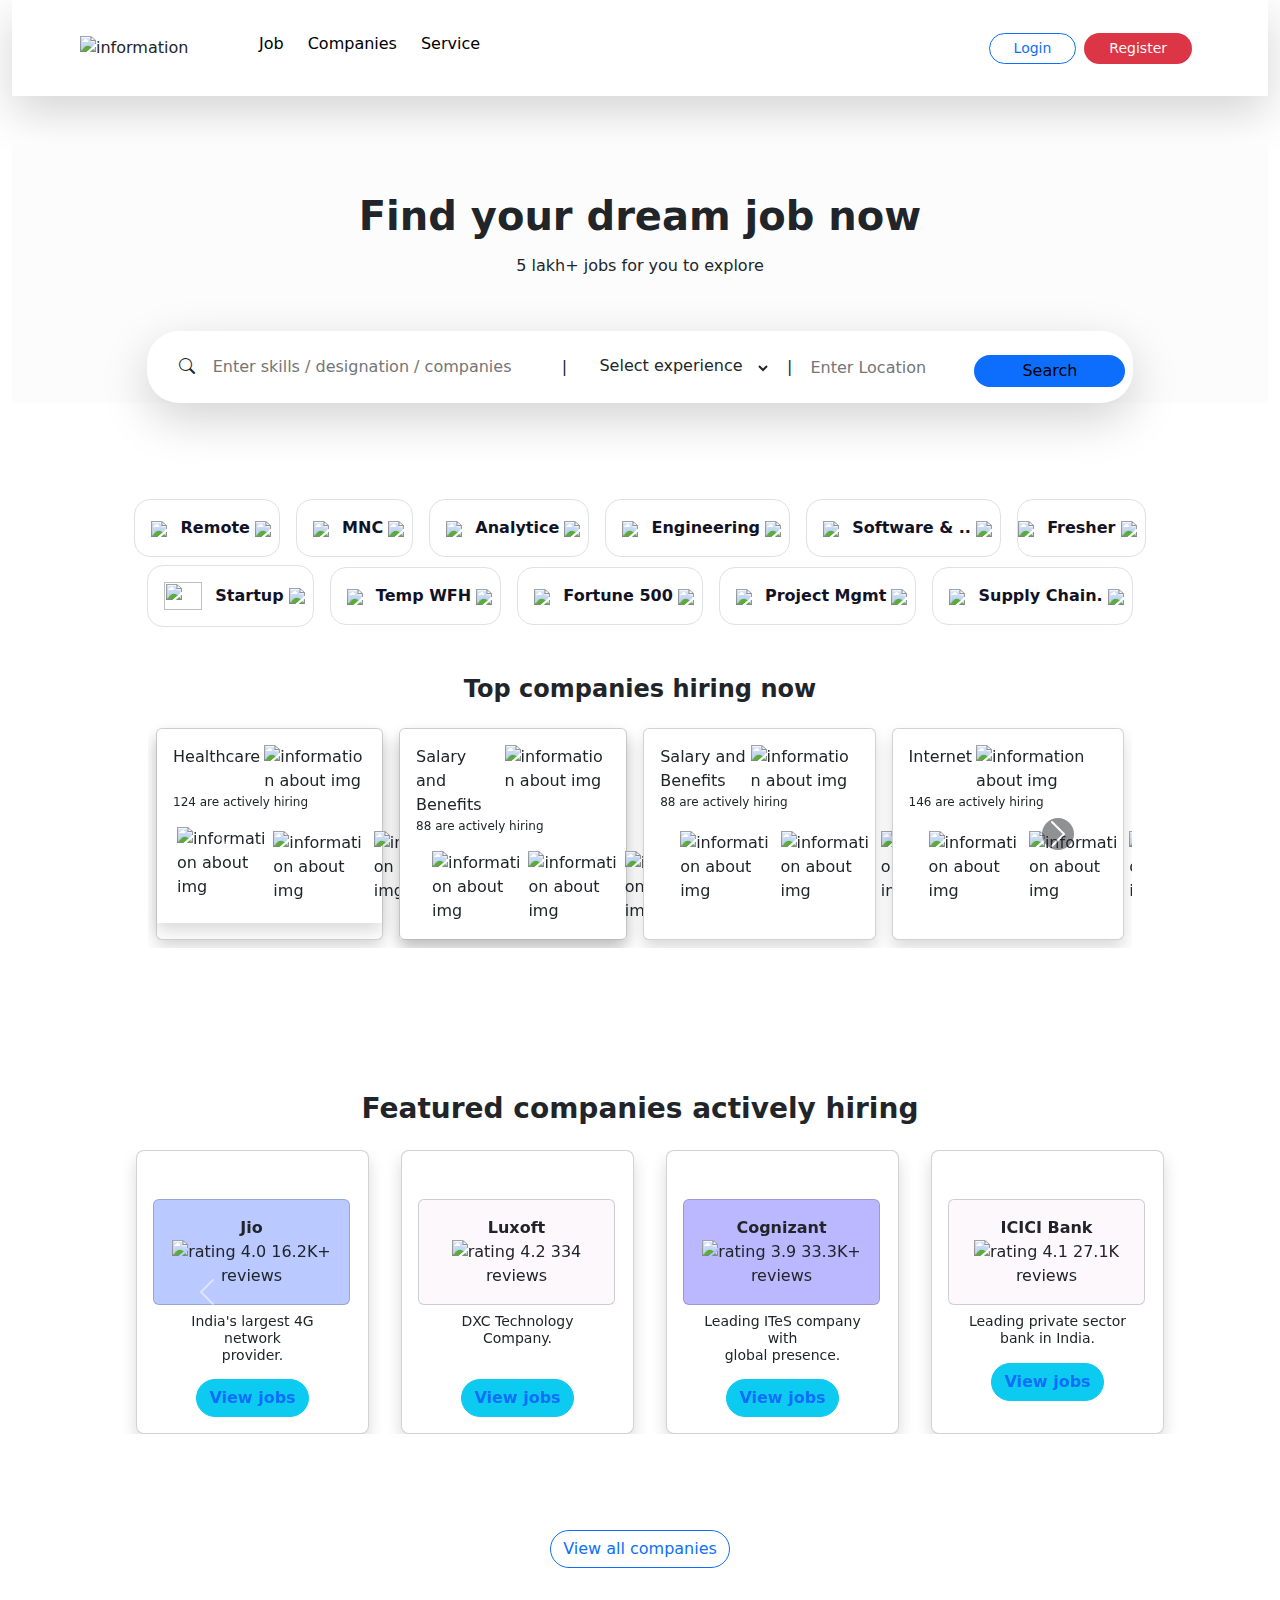
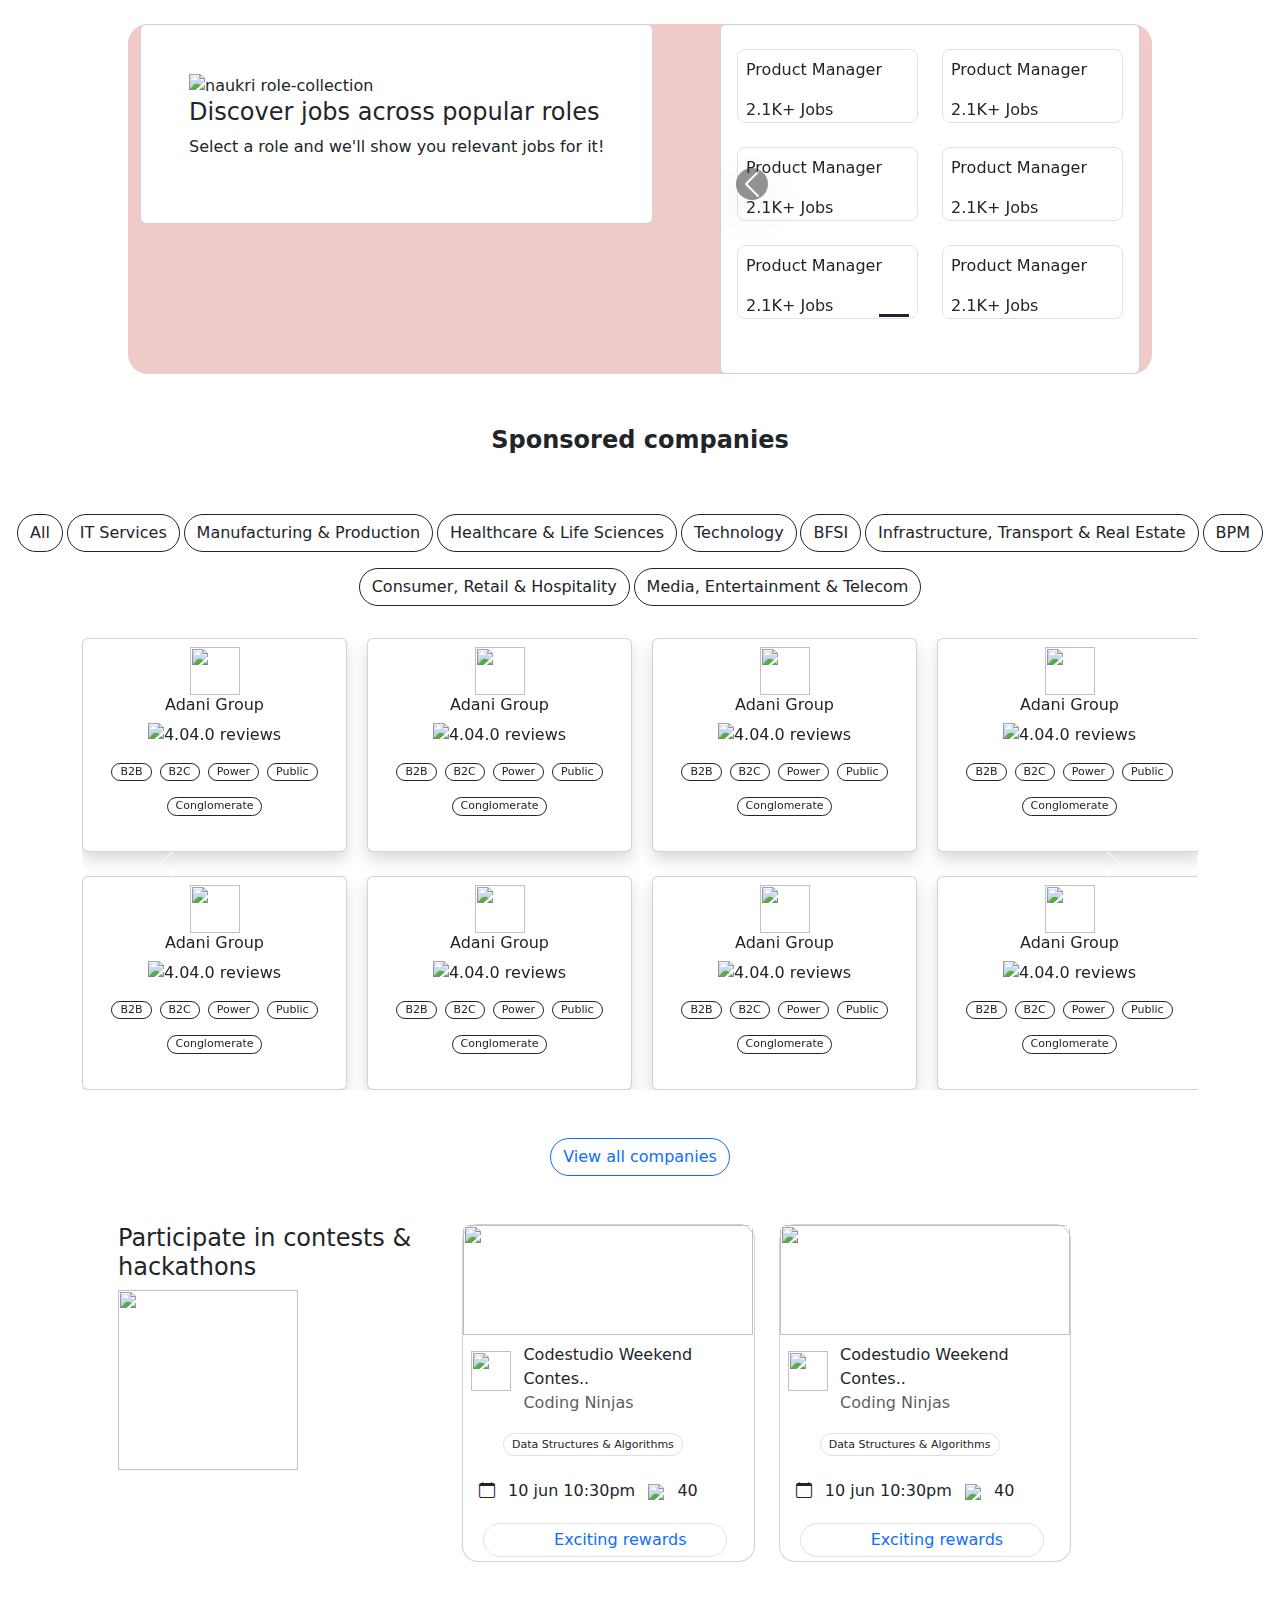
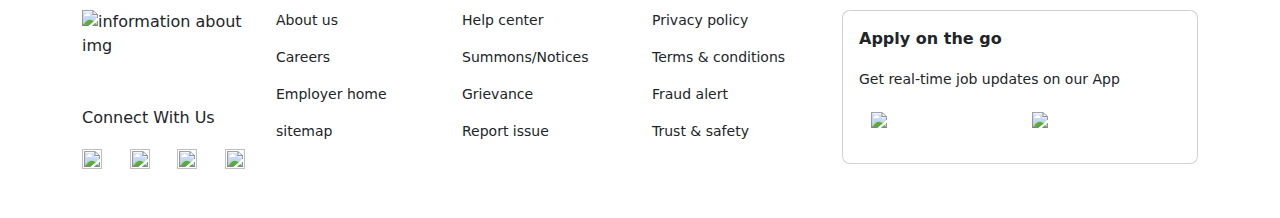
==== commit c51105a4: "changes" ====
--- a/nokri.html
+++ b/nokri.html
@@ -6,7 +6,7 @@
     <meta name="viewport" content="width=device-width, initial-scale=1">
     <title>Nokari</title>
     <!-- css link -->
-    <link rel="stylesheet" href="../Naukari/nokari.css">
+    <link rel="stylesheet" href="nokari.css">
     <!-- font icon cdn -->
     <link rel="stylesheet" href="https://cdn.jsdelivr.net/npm/bootstrap-icons@1.10.5/font/bootstrap-icons.css">
     <!-- bootstrp font link -->
--- a/nokari.css
+++ b/nokari.css
@@ -0,0 +1,154 @@
+body{
+    color: blue;
+    padding: 0px;
+    margin: 0px;
+}
+.ho:hover{
+    background-color: rgb(51, 196, 201);
+   
+}
+
+.search_card{
+    width: 645px;
+}
+.imgnaukari{
+    height: 25px;
+    width: 147px;
+}
+.headingsize{
+    font-size: 16px;
+}
+.enter{
+    outline: none;
+}
+.location{
+    width: 150px;
+}
+.skill{
+    width: 335px;
+}
+.imgstartup{
+    width: 38px;
+    height: 28px;
+}
+.icon{
+    width: 40px;
+    height: 40px;
+}
+
+.hov:hover{
+    background-color: rgba(247, 241, 241, 0.89);
+}
+.minititle{
+    font-size: 12px;
+}
+/* .card{
+    height: 140px;
+    width: 300px;
+} */
+.tab-sub-heading
+{ font-weight: 600;
+    font-size: 16px;
+    color: rgb(18, 18, 36);
+}
+.top-companies {
+    font-weight: 700;
+    font-size: 24px;
+}
+.sliders{
+    margin: 0px 136px;
+    
+}
+.main-card{
+    width: 233px;
+}
+.Addition-card{
+    max-width: 197px;
+    height: 85px;
+background-color: brown;
+}
+.last-title{
+  font-size: 14px;
+}
+.second-slider{
+    margin-left: 120px;
+}
+.discover-jobs{
+    height:350px;
+
+    /* background-image: url("../Naukari/nokriimg/man.png"); */
+  background-color: #f1caca;
+  border-radius: 20px;
+}
+.subminicard{
+    width: 420px;
+    height: max-content;
+}
+.miniproduct{
+    width: 190px;
+    height: 74px;
+}
+.slidermini{
+    width: 450px;
+    height: max-content;
+}
+.all{
+    font-size: 12px;
+}
+.image_icon{
+    width: 50px;
+    height: 48px;
+}
+/* .jobserch{
+    overflow-y: auto;
+    height: 220px;
+} */
+.tag_card{
+    font-size: 11px;
+}
+.logo{
+    height: 180px;
+    width: 180px;
+}
+.card_logo{
+    height: 309px;
+    width: 322px;
+}
+.logo_img{
+    
+    width: 300px;
+    height: 110px;
+}
+.date_info{
+    border: none;
+}
+.last_part{
+    width: 123px;
+}
+.exciting{
+    font-size: 11px;
+    color: blueviolet;
+}
+.View{
+    color: blue;
+}
+/* login */
+.coloure_b{
+    border-color: blue;
+}
+.hoverbtn:hover{
+   /* border-radius: 90px; */
+   background-color: blue;
+   
+  
+}
+.font-family{
+    font-weight:'Lora', serif ;
+    font-size: 14px
+}
+.login-family{
+    font-weight:'Libre Baskerville', serif;
+    font-size: 26px
+}
+
+
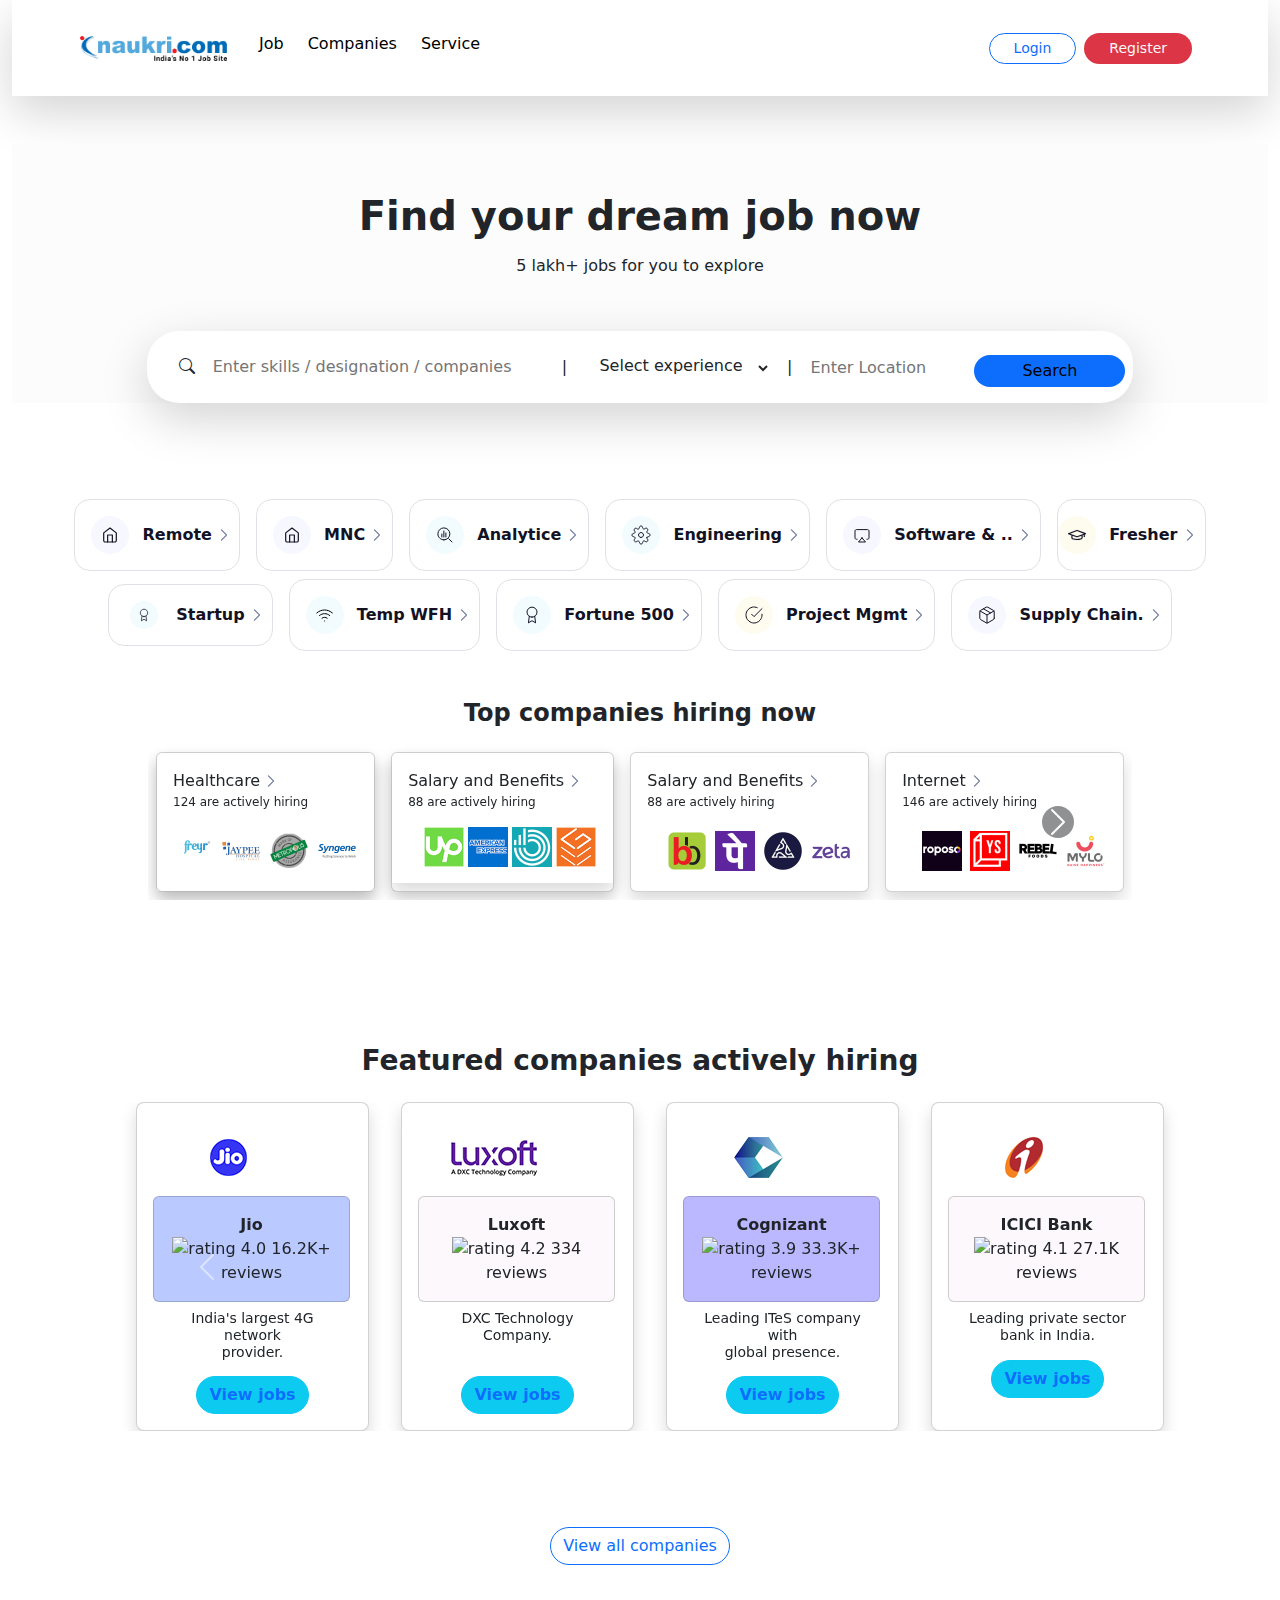
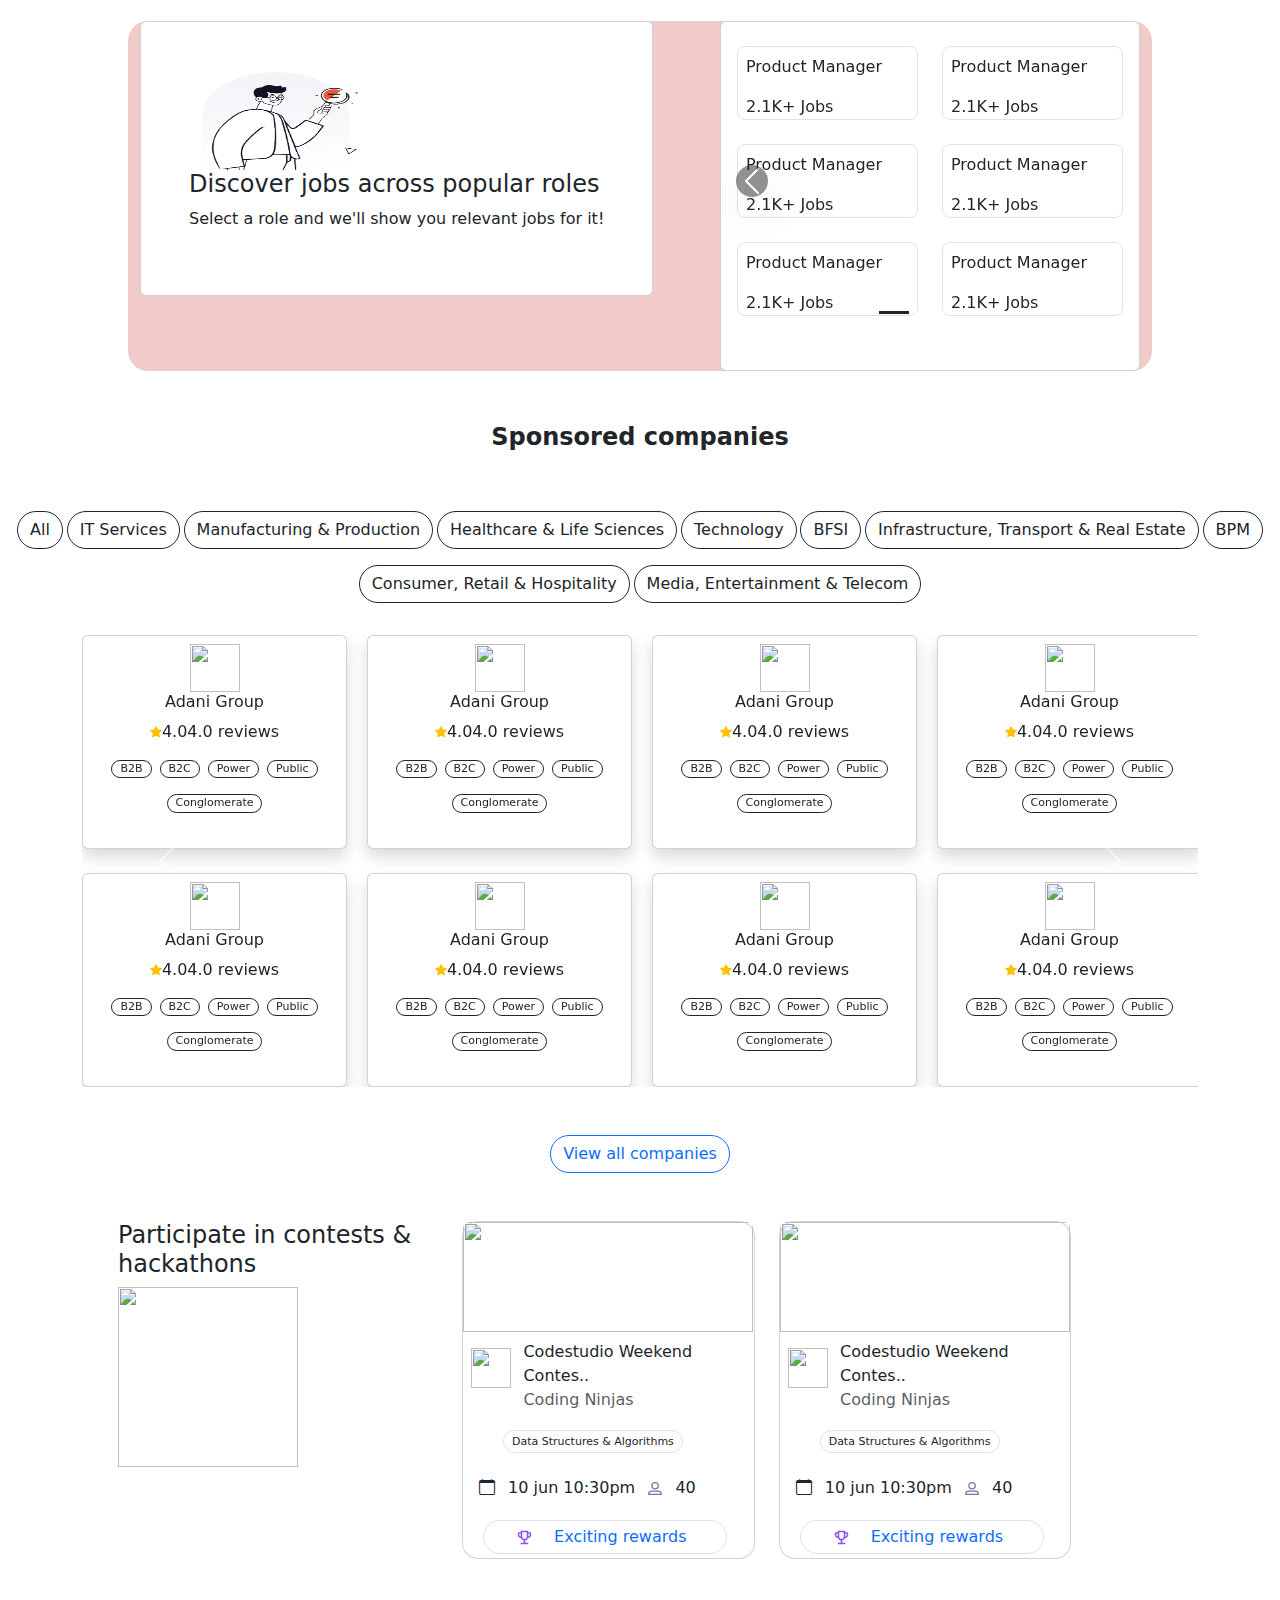
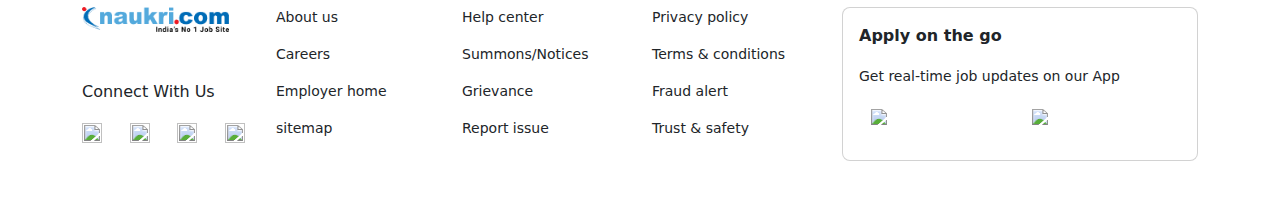
==== commit b23e4264: "image changes" ====
--- a/nokri.html
+++ b/nokri.html
@@ -27,7 +27,7 @@
                 <nav class="navbar navbar-expand-lg shadow-lg bg-white position-static w-100">
                     <div class="container-fluid d-flex ">
                         <div class="collapse navbar-collapse p-2 py-2" id="navbarNav">
-                            <img class="imgnaukari ms-5 me-4" src="../Naukari/nokriimg/naukri_Logo.png"
+                            <img class="imgnaukari ms-5 me-4" src="nokriimg/naukri_Logo.png"
                                 alt="information about img">
                             <ul class="navbar-nav headingsize ">
                                 <li class="nav-item">
@@ -123,54 +123,54 @@
                             <div class="remote ms-5 ">
                                 <div class="remote border border-secondry rounded-4 py-3 text-center">
                                     <div class="div">
-                                        <img class="me-2  ms-3" src="../Naukari/nokriimg/imghome.svg">
+                                        <img class="me-2  ms-3" src="nokriimg/imghome.svg">
                                         <span class="tab-sub-heading ">Remote</span>
-                                        <img class="me-2" src="../Naukari/nokriimg/arrow.svg">
+                                        <img class="me-2" src="nokriimg/arrow.svg">
                                     </div>
                                 </div>
                             </div>
                             <div class="mnc ms-3">
                                 <div class="mnc border border-secondry rounded-4  py-3 text-center">
                                     <div class="div">
-                                        <img class="me-2  ms-3" src="../Naukari/nokriimg/imghome.svg">
+                                        <img class="me-2  ms-3" src="nokriimg/imghome.svg">
                                         <span class="tab-sub-heading ">MNC</span>
-                                        <img class="me-2" src="../Naukari/nokriimg/arrow.svg">
+                                        <img class="me-2" src="nokriimg/arrow.svg">
                                     </div>
                                 </div>
                             </div>
                             <div class="analytice ms-3">
                                 <div class="aemote border border-secondry rounded-4  py-3 text-center">
                                     <div class="div">
-                                        <img class="me-2 ms-3" src="../Naukari/nokriimg/analyticsonetheme.svg">
+                                        <img class="me-2 ms-3" src="nokriimg/analyticsonetheme.svg">
                                         <span class="tab-sub-heading ">Analytice</span>
-                                        <img class="me-2" src="../Naukari/nokriimg/arrow.svg">
+                                        <img class="me-2" src="nokriimg/arrow.svg">
                                     </div>
                                 </div>
                             </div>
                             <div class="engineering ms-3">
                                 <div class="engineering border border-secondry rounded-4  py-3 text-center">
                                     <div class="div">
-                                        <img class="me-2  ms-3" src="../Naukari/nokriimg/engineeringonetheme.svg">
+                                        <img class="me-2  ms-3" src="nokriimg/engineeringonetheme.svg">
                                         <span class="tab-sub-heading ">Engineering</span>
-                                        <img class="me-2" src="../Naukari/nokriimg/arrow.svg">
+                                        <img class="me-2" src="nokriimg/arrow.svg">
                                     </div>
                                 </div>
                             </div>
                             <div class="software ms-3">
                                 <div class="software border border-secondry rounded-4  py-3 text-center">
                                     <div class="div">
-                                        <img class="me-2  ms-3" src="../Naukari/nokriimg/softwareonetheme.svg">
+                                        <img class="me-2  ms-3" src="nokriimg/softwareonetheme.svg">
                                         <span class="tab-sub-heading ">Software &amp; ..</span>
-                                        <img class="me-2" src="../Naukari/nokriimg/arrow.svg">
+                                        <img class="me-2" src="nokriimg/arrow.svg">
                                     </div>
                                 </div>
                             </div>
                             <div class="fresher ms-3 me-5">
                                 <div class="fresher border border-secondry rounded-4  py-3 text-center">
                                     <div class="div">
-                                        <img class="me-2  ms-" src="../Naukari/nokriimg/freshersonetheme.svg">
+                                        <img class="me-2  ms-" src="nokriimg/freshersonetheme.svg">
                                         <span class="tab-sub-heading ">Fresher</span>
-                                        <img class="me-2" src="../Naukari/nokriimg/arrow.svg">
+                                        <img class="me-2" src="nokriimg/arrow.svg">
                                     </div>
                                 </div>
                             </div>
@@ -184,27 +184,27 @@
                                 <div class="startup-sub border border-secondry rounded-4 py-3 text-center">
                                     <div class="div">
                                         <img class="me-2  ms-3 imgstartup"
-                                            src="../Naukari/nokriimg/fortune-500onetheme.svg">
+                                            src="nokriimg/fortune-500onetheme.svg">
                                         <span class="tab-sub-heading ">Startup</span>
-                                        <img class="me-2" src="../Naukari/nokriimg/arrow.svg">
+                                        <img class="me-2" src="nokriimg/arrow.svg">
                                     </div>
                                 </div>
                             </div>
                             <div class="temp ms-3">
                                 <div class="temp border border-secondry rounded-4  py-3 text-center">
                                     <div class="div">
-                                        <img class="me-2  ms-3" src="../Naukari/nokriimg/temporary-wfhonetheme.svg">
+                                        <img class="me-2  ms-3" src="nokriimg/temporary-wfhonetheme.svg">
                                         <span class="tab-sub-heading ">Temp WFH</span>
-                                        <img class="me-2" src="../Naukari/nokriimg/arrow.svg">
+                                        <img class="me-2" src="nokriimg/arrow.svg">
                                     </div>
                                 </div>
                             </div>
                             <div class="fortune ms-3">
                                 <div class="fortune border border-secondry rounded-4  py-3 text-center">
                                     <div class="div">
-                                        <img class="me-2 ms-3" src="../Naukari/nokriimg/fortune-500onetheme.svg">
+                                        <img class="me-2 ms-3" src="nokriimg/fortune-500onetheme.svg">
                                         <span class="tab-sub-heading ">Fortune 500</span>
-                                        <img class="me-2" src="../Naukari/nokriimg/arrow.svg">
+                                        <img class="me-2" src="nokriimg/arrow.svg">
                                     </div>
                                 </div>
                             </div>
@@ -212,18 +212,18 @@
                                 <div class="project border border-secondry rounded-4  py-3 text-center">
                                     <div class="div">
                                         <img class="me-2  ms-3"
-                                            src="../Naukari/nokriimg/project-managementonetheme.svg">
+                                            src="nokriimg/project-managementonetheme.svg">
                                         <span class="tab-sub-heading ">Project Mgmt</span>
-                                        <img class="me-2" src="../Naukari/nokriimg/arrow.svg">
+                                        <img class="me-2" src="nokriimg/arrow.svg">
                                     </div>
                                 </div>
                             </div>
                             <div class="Supply ms-3 ">
                                 <div class="Supply border border-secondry rounded-4  py-3 text-center">
                                     <div class="div">
-                                        <img class="me-2  ms-3" src="../Naukari/nokriimg/supplychainonetheme.svg">
+                                        <img class="me-2  ms-3" src="nokriimg/supplychainonetheme.svg">
                                         <span class="tab-sub-heading ">Supply Chain.</span>
-                                        <img class="me-2" src="../Naukari/nokriimg/arrow.svg">
+                                        <img class="me-2" src="nokriimg/arrow.svg">
                                     </div>
                                 </div>
                             </div>
@@ -246,7 +246,7 @@
                                                     <div class="heading ">
                                                         <div class="title d-flex">
                                                             <p class="mb-0 me-1">Healthcare</p>
-                                                            <img src="../Naukari/nokriimg/mainarrow.svg"
+                                                            <img src="nokriimg/mainarrow.svg"
                                                                 alt="information about img">
                                                         </div>
                                                         <div class="subtitle mb-0 ">
@@ -255,19 +255,19 @@
                                                     </div>
                                                     <div class="main-img d-flex flex-row ">
                                                         <div class="companyimg  ms-1">
-                                                            <img class="icon" src="../Naukari/nokriimg/fres.gif"
-                                                                alt="information about img">
-                                                        </div>
-                                                        <div class="companyimg p-1">
-                                                            <img class="icon" src="../Naukari/nokriimg/jaypee.gif"
-                                                                alt="information about img">
-                                                        </div>
-                                                        <div class="companyimg p-1">
-                                                            <img class="icon" src="../Naukari/nokriimg/metroplus.gif"
-                                                                alt="information about img">
-                                                        </div>
-                                                        <div class="companyimg p-1">
-                                                            <img class="icon" src="../Naukari/nokriimg/sygene.gif"
+                                                            <img class="icon" src="nokriimg/fres.gif"
+                                                                alt="information about img">
+                                                        </div>
+                                                        <div class="companyimg p-1">
+                                                            <img class="icon" src="nokriimg/jaypee.gif"
+                                                                alt="information about img">
+                                                        </div>
+                                                        <div class="companyimg p-1">
+                                                            <img class="icon" src="nokriimg/metroplus.gif"
+                                                                alt="information about img">
+                                                        </div>
+                                                        <div class="companyimg p-1">
+                                                            <img class="icon" src="nokriimg/sygene.gif"
                                                                 alt="information about img">
                                                         </div>
                                                     </div>
@@ -280,7 +280,7 @@
                                                     <div class="heading ">
                                                         <div class="title d-flex">
                                                             <p class="mb-0 me-1">Salary and Benefits</p>
-                                                            <img src="../Naukari/nokriimg/mainarrow.svg"
+                                                            <img src="nokriimg/mainarrow.svg"
                                                                 alt="information about img">
                                                         </div>
                                                         <div class="subtitle mb-0 ">
@@ -289,19 +289,19 @@
                                                     </div>
                                                     <div class="main-img d-flex flex-row ">
                                                         <div class="companyimg me-1 ms-3">
-                                                            <img class="icon" src="../Naukari/nokriimg/up.gif"
+                                                            <img class="icon" src="nokriimg/up.gif"
                                                                 alt="information about img">
                                                         </div>
                                                         <div class="companyimg me-1">
-                                                            <img class="icon" src="../Naukari/nokriimg/american.gif"
+                                                            <img class="icon" src="nokriimg/american.gif"
                                                                 alt="information about img">
                                                         </div>
                                                         <div class="companyimg me-1">
-                                                            <img class="icon" src="../Naukari/nokriimg/round.gif"
+                                                            <img class="icon" src="nokriimg/round.gif"
                                                                 alt="information about img">
                                                         </div>
                                                         <div class="companyimg me-1">
-                                                            <img class="icon" src="../Naukari/nokriimg/circle.gif"
+                                                            <img class="icon" src="nokriimg/circle.gif"
                                                                 alt="information about img">
                                                         </div>
                                                     </div>
@@ -314,7 +314,7 @@
                                                     <div class="heading ">
                                                         <div class="title d-flex">
                                                             <p class="mb-0 me-1">Salary and Benefits</p>
-                                                            <img src="../Naukari/nokriimg/mainarrow.svg"
+                                                            <img src="nokriimg/mainarrow.svg"
                                                                 alt="information about img">
                                                         </div>
                                                         <div class="subtitle mb-0 ">
@@ -323,19 +323,19 @@
                                                     </div>
                                                     <div class="main-img d-flex flex-row ">
                                                         <div class="companyimg p-1 ms-3">
-                                                            <img class="icon" src="../Naukari/nokriimg/bb.gif"
-                                                                alt="information about img">
-                                                        </div>
-                                                        <div class="companyimg p-1">
-                                                            <img class="icon" src="../Naukari/nokriimg/phonepay.gif"
-                                                                alt="information about img">
-                                                        </div>
-                                                        <div class="companyimg p-1">
-                                                            <img class="icon" src="../Naukari/nokriimg/triangle.gif"
-                                                                alt="information about img">
-                                                        </div>
-                                                        <div class="companyimg p-1">
-                                                            <img class="icon" src="../Naukari/nokriimg/zeta.gif"
+                                                            <img class="icon" src="nokriimg/bb.gif"
+                                                                alt="information about img">
+                                                        </div>
+                                                        <div class="companyimg p-1">
+                                                            <img class="icon" src="nokriimg/phonepay.gif"
+                                                                alt="information about img">
+                                                        </div>
+                                                        <div class="companyimg p-1">
+                                                            <img class="icon" src="nokriimg/triangle.gif"
+                                                                alt="information about img">
+                                                        </div>
+                                                        <div class="companyimg p-1">
+                                                            <img class="icon" src="nokriimg/zeta.gif"
                                                                 alt="information about img">
                                                         </div>
                                                     </div>
@@ -348,7 +348,7 @@
                                                     <div class="heading ">
                                                         <div class="title d-flex">
                                                             <p class="mb-0 me-1">Internet</p>
-                                                            <img src="../Naukari/nokriimg/mainarrow.svg"
+                                                            <img src="nokriimg/mainarrow.svg"
                                                                 alt="information about img">
                                                         </div>
                                                         <div class="subtitle mb-0 ">
@@ -357,19 +357,19 @@
                                                     </div>
                                                     <div class="main-img d-flex flex-row ">
                                                         <div class="companyimg p-1 ms-3">
-                                                            <img class="icon" src="../Naukari/nokriimg/roposo.gif"
-                                                                alt="information about img">
-                                                        </div>
-                                                        <div class="companyimg p-1">
-                                                            <img class="icon" src="../Naukari/nokriimg/ys.gif"
-                                                                alt="information about img">
-                                                        </div>
-                                                        <div class="companyimg p-1">
-                                                            <img class="icon" src="../Naukari/nokriimg/rebel.gif"
-                                                                alt="information about img">
-                                                        </div>
-                                                        <div class="companyimg p-1">
-                                                            <img class="icon" src="../Naukari/nokriimg/mylo.gif"
+                                                            <img class="icon" src="nokriimg/roposo.gif"
+                                                                alt="information about img">
+                                                        </div>
+                                                        <div class="companyimg p-1">
+                                                            <img class="icon" src="nokriimg/ys.gif"
+                                                                alt="information about img">
+                                                        </div>
+                                                        <div class="companyimg p-1">
+                                                            <img class="icon" src="nokriimg/rebel.gif"
+                                                                alt="information about img">
+                                                        </div>
+                                                        <div class="companyimg p-1">
+                                                            <img class="icon" src="nokriimg/mylo.gif"
                                                                 alt="information about img">
                                                         </div>
                                                     </div>
@@ -388,7 +388,7 @@
                                                     <div class="heading ">
                                                         <div class="title d-flex ">
                                                             <p class="mb-0 me-1">MNC</p>
-                                                            <img src="../Naukari/nokriimg/mainarrow.svg"
+                                                            <img src="nokriimg/mainarrow.svg"
                                                                 alt="information about img">
                                                         </div>
                                                         <div class="subtitle mb-0 ">
@@ -397,21 +397,21 @@
                                                     </div>
                                                     <div class="main-img d-flex flex-row ">
                                                         <div class="companyimg ms-3">
-                                                            <img class="icon" src="../Naukari/nokriimg/companylobo.gif"
+                                                            <img class="icon" src="nokriimg/companylobo.gif"
                                                                 alt="information about img">
                                                         </div>
                                                         <div class="companyimg p-1 ">
                                                             <div class="companyimg ">
-                                                                <img class="icon" src="../Naukari/nokriimg/luxlobo.gif"
+                                                                <img class="icon" src="nokriimg/luxlobo.gif"
                                                                     alt="information about img">
                                                             </div>
                                                         </div>
                                                         <div class="companyimg p-1">
-                                                            <img class="icon" src="../Naukari/nokriimg/group.gif"
-                                                                alt="information about img">
-                                                        </div>
-                                                        <div class="companyimg p-1">
-                                                            <img class="icon" src="../Naukari/nokriimg/system.gif"
+                                                            <img class="icon" src="nokriimg/group.gif"
+                                                                alt="information about img">
+                                                        </div>
+                                                        <div class="companyimg p-1">
+                                                            <img class="icon" src="nokriimg/system.gif"
                                                                 alt="information about img">
                                                         </div>
                                                     </div>
@@ -424,7 +424,7 @@
                                                     <div class="heading ">
                                                         <div class="title  d-flex">
                                                             <p class="mb-0 me-3">Edtech</p>
-                                                            <img src="../Naukari/nokriimg/mainarrow.svg"
+                                                            <img src="nokriimg/mainarrow.svg"
                                                                 alt="information about img">
                                                         </div>
                                                         <div class="subtitle mb-0 ">
@@ -433,19 +433,19 @@
                                                     </div>
                                                     <div class="main-img d-flex flex-row ">
                                                         <div class="companyimg ms-0">
-                                                            <img class="icon" src="../Naukari/nokriimg/unacademy.gif"
-                                                                alt="information about img">
-                                                        </div>
-                                                        <div class="companyimg p-1">
-                                                            <img class="icon" src="../Naukari/nokriimg/rebel.gif"
-                                                                alt="information about img">
-                                                        </div>
-                                                        <div class="companyimg p-1">
-                                                            <img class="icon" src="../Naukari/nokriimg/profoun.gif"
-                                                                alt="information about img">
-                                                        </div>
-                                                        <div class="companyimg p-1">
-                                                            <img class="icon" src="../Naukari/nokriimg/neru.gif"
+                                                            <img class="icon" src="nokriimg/unacademy.gif"
+                                                                alt="information about img">
+                                                        </div>
+                                                        <div class="companyimg p-1">
+                                                            <img class="icon" src="nokriimg/rebel.gif"
+                                                                alt="information about img">
+                                                        </div>
+                                                        <div class="companyimg p-1">
+                                                            <img class="icon" src="nokriimg/profoun.gif"
+                                                                alt="information about img">
+                                                        </div>
+                                                        <div class="companyimg p-1">
+                                                            <img class="icon" src="nokriimg/neru.gif"
                                                                 alt="information about img">
                                                         </div>
                                                     </div>
@@ -458,7 +458,7 @@
                                                     <div class="heading ">
                                                         <div class="title d-flex">
                                                             <p class="mb-0 me-1">Healthcare</p>
-                                                            <img src="../Naukari/nokriimg/mainarrow.svg"
+                                                            <img src="nokriimg/mainarrow.svg"
                                                                 alt="information about img">
                                                         </div>
                                                         <div class="subtitle mb-0 ">
@@ -467,19 +467,19 @@
                                                     </div>
                                                     <div class="main-img d-flex flex-row ">
                                                         <div class="companyimg  ms-3">
-                                                            <img class="icon" src="../Naukari/nokriimg/fres.gif"
-                                                                alt="information about img">
-                                                        </div>
-                                                        <div class="companyimg p-1">
-                                                            <img class="icon" src="../Naukari/nokriimg/jaypee.gif"
-                                                                alt="information about img">
-                                                        </div>
-                                                        <div class="companyimg p-1">
-                                                            <img class="icon" src="../Naukari/nokriimg/metroplus.gif"
-                                                                alt="information about img">
-                                                        </div>
-                                                        <div class="companyimg p-1">
-                                                            <img class="icon" src="../Naukari/nokriimg/sygene.gif"
+                                                            <img class="icon" src="nokriimg/fres.gif"
+                                                                alt="information about img">
+                                                        </div>
+                                                        <div class="companyimg p-1">
+                                                            <img class="icon" src="nokriimg/jaypee.gif"
+                                                                alt="information about img">
+                                                        </div>
+                                                        <div class="companyimg p-1">
+                                                            <img class="icon" src="nokriimg/metroplus.gif"
+                                                                alt="information about img">
+                                                        </div>
+                                                        <div class="companyimg p-1">
+                                                            <img class="icon" src="nokriimg/sygene.gif"
                                                                 alt="information about img">
                                                         </div>
                                                     </div>
@@ -492,7 +492,7 @@
                                                     <div class="heading ">
                                                         <div class="title d-flex">
                                                             <p class="mb-0 me-1">Salary and Benefits</p>
-                                                            <img src="../Naukari/nokriimg/mainarrow.svg"
+                                                            <img src="nokriimg/mainarrow.svg"
                                                                 alt="information about img">
                                                         </div>
                                                         <div class="subtitle mb-0 ">
@@ -501,19 +501,19 @@
                                                     </div>
                                                     <div class="main-img d-flex flex-row ">
                                                         <div class="companyimg p-1 ms-3">
-                                                            <img class="icon" src="../Naukari/nokriimg/up.gif"
-                                                                alt="information about img">
-                                                        </div>
-                                                        <div class="companyimg p-1">
-                                                            <img class="icon" src="../Naukari/nokriimg/american.gif"
-                                                                alt="information about img">
-                                                        </div>
-                                                        <div class="companyimg p-1">
-                                                            <img class="icon" src="../Naukari/nokriimg/round.gif"
-                                                                alt="information about img">
-                                                        </div>
-                                                        <div class="companyimg p-1">
-                                                            <img class="icon" src="../Naukari/nokriimg/circle.gif"
+                                                            <img class="icon" src="nokriimg/up.gif"
+                                                                alt="information about img">
+                                                        </div>
+                                                        <div class="companyimg p-1">
+                                                            <img class="icon" src="nokriimg/american.gif"
+                                                                alt="information about img">
+                                                        </div>
+                                                        <div class="companyimg p-1">
+                                                            <img class="icon" src="nokriimg/round.gif"
+                                                                alt="information about img">
+                                                        </div>
+                                                        <div class="companyimg p-1">
+                                                            <img class="icon" src="nokriimg/circle.gif"
                                                                 alt="information about img">
                                                         </div>
                                                     </div>
@@ -532,7 +532,7 @@
                                                     <div class="heading ">
                                                         <div class="title d-flex">
                                                             <p class="mb-0 me-1">Healthcare</p>
-                                                            <img src="../Naukari/nokriimg/mainarrow.svg"
+                                                            <img src="nokriimg/mainarrow.svg"
                                                                 alt="information about img">
 
                                                         </div>
@@ -542,19 +542,19 @@
                                                     </div>
                                                     <div class="main-img d-flex flex-row ">
                                                         <div class="companyimg  ms-3">
-                                                            <img class="icon" src="../Naukari/nokriimg/fres.gif"
+                                                            <img class="icon" src="nokriimg/fres.gif"
                                                                 alt="information about img">
                                                         </div>i
                                                         <div class="companyimg p-1">
-                                                            <img class="icon" src="../Naukari/nokriimg/jaypee.gif"
-                                                                alt="information about img">
-                                                        </div>
-                                                        <div class="companyimg p-1">
-                                                            <img class="icon" src="../Naukari/nokriimg/metroplus.gif"
-                                                                alt="information about img">
-                                                        </div>
-                                                        <div class="companyimg p-1">
-                                                            <img class="icon" src="../Naukari/nokriimg/sygene.gif"
+                                                            <img class="icon" src="nokriimg/jaypee.gif"
+                                                                alt="information about img">
+                                                        </div>
+                                                        <div class="companyimg p-1">
+                                                            <img class="icon" src="nokriimg/metroplus.gif"
+                                                                alt="information about img">
+                                                        </div>
+                                                        <div class="companyimg p-1">
+                                                            <img class="icon" src="nokriimg/sygene.gif"
                                                                 alt="information about img">
                                                         </div>
                                                     </div>
@@ -567,7 +567,7 @@
                                                     <div class="heading ">
                                                         <div class="title d-flex">
                                                             <p class="mb-0 me-1">Salary and Benefits</p>
-                                                            <img src="../Naukari/nokriimg/mainarrow.svg"
+                                                            <img src="nokriimg/mainarrow.svg"
                                                                 alt="information about img">
                                                         </div>
                                                         <div class="subtitle mb-0 ">
@@ -576,19 +576,19 @@
                                                     </div>
                                                     <div class="main-img d-flex flex-row ">
                                                         <div class="companyimg p-1 ms-3">
-                                                            <img class="icon" src="../Naukari/nokriimg/up.gif"
-                                                                alt="information about img">
-                                                        </div>
-                                                        <div class="companyimg p-1">
-                                                            <img class="icon" src="../Naukari/nokriimg/american.gif"
-                                                                alt="information about img">
-                                                        </div>
-                                                        <div class="companyimg p-1">
-                                                            <img class="icon" src="../Naukari/nokriimg/round.gif"
-                                                                alt="information about img">
-                                                        </div>
-                                                        <div class="companyimg p-1">
-                                                            <img class="icon" src="../Naukari/nokriimg/circle.gif"
+                                                            <img class="icon" src="nokriimg/up.gif"
+                                                                alt="information about img">
+                                                        </div>
+                                                        <div class="companyimg p-1">
+                                                            <img class="icon" src="nokriimg/american.gif"
+                                                                alt="information about img">
+                                                        </div>
+                                                        <div class="companyimg p-1">
+                                                            <img class="icon" src="nokriimg/round.gif"
+                                                                alt="information about img">
+                                                        </div>
+                                                        <div class="companyimg p-1">
+                                                            <img class="icon" src="nokriimg/circle.gif"
                                                                 alt="information about img">
                                                         </div>
                                                     </div>
@@ -601,7 +601,7 @@
                                                     <div class="heading ">
                                                         <div class="title d-flex">
                                                             <p class="mb-0 me-1">Salary and Benefits</p>
-                                                            <img src="../Naukari/nokriimg/mainarrow.svg"
+                                                            <img src="nokriimg/mainarrow.svg"
                                                                 alt="information about img">
                                                         </div>
                                                         <div class="subtitle mb-0 ">
@@ -611,19 +611,19 @@
                                                     <div class="main-img d-flex flex-row ">
 
                                                         <div class="companyimg p-1 ms-3">
-                                                            <img class="icon" src="../Naukari/nokriimg/bb.gif"
-                                                                alt="information about img">
-                                                        </div>
-                                                        <div class="companyimg p-1">
-                                                            <img class="icon" src="../Naukari/nokriimg/phonepay.gif"
-                                                                alt="information about img">
-                                                        </div>
-                                                        <div class="companyimg p-1">
-                                                            <img class="icon" src="../Naukari/nokriimg/triangle.gif"
-                                                                alt="information about img">
-                                                        </div>
-                                                        <div class="companyimg p-1">
-                                                            <img class="icon" src="../Naukari/nokriimg/zeta.gif"
+                                                            <img class="icon" src="nokriimg/bb.gif"
+                                                                alt="information about img">
+                                                        </div>
+                                                        <div class="companyimg p-1">
+                                                            <img class="icon" src="nokriimg/phonepay.gif"
+                                                                alt="information about img">
+                                                        </div>
+                                                        <div class="companyimg p-1">
+                                                            <img class="icon" src="nokriimg/triangle.gif"
+                                                                alt="information about img">
+                                                        </div>
+                                                        <div class="companyimg p-1">
+                                                            <img class="icon" src="nokriimg/zeta.gif"
                                                                 alt="information about img">
                                                         </div>
                                                     </div>
@@ -636,7 +636,7 @@
                                                     <div class="heading ">
                                                         <div class="title d-flex">
                                                             <p class="mb-0 me-1">Internet</p>
-                                                            <img src="../Naukari/nokriimg/mainarrow.svg"
+                                                            <img src="nokriimg/mainarrow.svg"
                                                                 alt="information about img">
                                                         </div>
                                                         <div class="subtitle mb-0 ">
@@ -645,19 +645,19 @@
                                                     </div>
                                                     <div class="main-img d-flex flex-row ">
                                                         <div class="companyimg me-1 ms-3">
-                                                            <img class="icon" src="../Naukari/nokriimg/roposo.gif"
-                                                                alt="information about img">
-                                                        </div>
-                                                        <div class="companyimg p-1">
-                                                            <img class="icon" src="../Naukari/nokriimg/ys.gif"
-                                                                alt="information about img">
-                                                        </div>
-                                                        <div class="companyimg p-1">
-                                                            <img class="icon" src="../Naukari/nokriimg/rebel.gif"
-                                                                alt="information about img">
-                                                        </div>
-                                                        <div class="companyimg p-1">
-                                                            <img class="icon" src="../Naukari/nokriimg/mylo.gif"
+                                                            <img class="icon" src="nokriimg/roposo.gif"
+                                                                alt="information about img">
+                                                        </div>
+                                                        <div class="companyimg p-1">
+                                                            <img class="icon" src="nokriimg/ys.gif"
+                                                                alt="information about img">
+                                                        </div>
+                                                        <div class="companyimg p-1">
+                                                            <img class="icon" src="nokriimg/rebel.gif"
+                                                                alt="information about img">
+                                                        </div>
+                                                        <div class="companyimg p-1">
+                                                            <img class="icon" src="nokriimg/mylo.gif"
                                                                 alt="information about img">
                                                         </div>
                                                     </div>
@@ -694,7 +694,7 @@
                     </div>
                     <div class="card main-card rounded-3 Regular shadow mx-3">
                         <div class="card-body ">
-                            <img class=" text-center p-3" src="../Naukari/nokriimg/jio.gif" alt="">
+                            <img class=" text-center p-3" src="nokriimg/jio.gif" alt="">
                             <div class=" card Addition-card text-center justify-content-center align-items-center p-3"
                                 style="background-color: #0037ff45;">
                                 <span class="fw-bold">Jio</span>
@@ -716,7 +716,7 @@
                     </div>
                     <div class="card main-card rounded-3 Regular shadow mx-3">
                         <div class="card-body ">
-                            <img class=" text-center p-3" src="../Naukari/nokriimg/luximg.gif" alt="">
+                            <img class=" text-center p-3" src="nokriimg/luximg.gif" alt="">
                             <div class=" card Addition-card   text-center justify-content-center align-items-center p-3"
                                 style="background-color: #ad41960a;">
                                 <span class="fw-bold">Luxoft</span>
@@ -738,7 +738,7 @@
                     </div>
                     <div class="card main-card rounded-3 Regular shadow mx-3">
                         <div class="card-body ">
-                            <img class=" text-center p-3" src="../Naukari/nokriimg/cog.gif" alt="">
+                            <img class=" text-center p-3" src="nokriimg/cog.gif" alt="">
                             <div class=" card Addition-card text-center justify-content-center align-items-center p-3"
                                 style="background-color: #1000ff47;">
                                 <span class="fw-bold">Cognizant</span>
@@ -761,7 +761,7 @@
                     </div>
                     <div class="card main-card rounded-3 Regular shadow mx-3">
                         <div class="card-body ">
-                            <img class=" text-center p-3" src="../Naukari/nokriimg/icici.gif" alt="">
+                            <img class=" text-center p-3" src="nokriimg/icici.gif" alt="">
                             <div class=" card Addition-card   text-center justify-content-center align-items-center p-3"
                                 style="background-color: #ad41960a; ">
                                 <span class="fw-bold">ICICI Bank</span>
@@ -788,7 +788,7 @@
                         <div class="slider d-flex flex-row">
                             <div class="card main-card rounded-3 Regular shadow mx-3">
                                 <div class="card-body me-3">
-                                    <img class=" text-center p-3" src="../Naukari/nokriimg/luximg.gif" alt="">
+                                    <img class=" text-center p-3" src="nokriimg/luximg.gif" alt="">
                                     <div class=" card Addition-card   text-center justify-content-center align-items-center p-3"
                                         style="background-color: #ad41960a;">
                                         <span class="fw-bold">Luxoft</span>
@@ -810,7 +810,7 @@
                             </div>
                             <div class="card main-card rounded-3 Regular shadow mx-3">
                                 <div class="card-body ">
-                                    <img class=" text-center p-3" src="../Naukari/nokriimg/jio.gif" alt="">
+                                    <img class=" text-center p-3" src="nokriimg/jio.gif" alt="">
                                     <div class=" card Addition-card text-center justify-content-center align-items-center p-3"
                                         style="background-color: #0037ff45;">
                                         <span class="fw-bold">Jio</span>
@@ -832,7 +832,7 @@
                             </div>
                             <div class="card main-card rounded-3 Regular shadow mx-3">
                                 <div class="card-body ">
-                                    <img class=" text-center p-3" src="../Naukari/nokriimg/icici.gif" alt="">
+                                    <img class=" text-center p-3" src="nokriimg/icici.gif" alt="">
                                     <div class=" card Addition-card   text-center justify-content-center align-items-center p-3"
                                         style="background-color: #ad41960a;">
                                         <span class="fw-bold">ICICI Bank</span>
@@ -855,7 +855,7 @@
                             </div>
                             <div class="card main-card rounded-3 Regular shadow mx-3">
                                 <div class="card-body ">
-                                    <img class=" text-center p-3" src="../Naukari/nokriimg/cog.gif" alt="">
+                                    <img class=" text-center p-3" src="nokriimg/cog.gif" alt="">
                                     <div class=" card Addition-card text-center justify-content-center align-items-center p-3"
                                         style="background-color: #1000ff47; ">
                                         <span class="fw-bold">Cognizant</span>
@@ -903,7 +903,7 @@
             <div class="left">
                 <div class="card p-5">
                     <div class="left-section ">
-                        <img src="../Naukari/nokriimg/man.png" class="role-img " alt="naukri role-collection"
+                        <img src="nokriimg/man.png" class="role-img " alt="naukri role-collection"
                             height="100px" width="389">
                         <h4>Discover jobs across popular roles</h4>
                         <p>Select a role and we'll show you relevant jobs for it!
@@ -1077,7 +1077,7 @@
                                 <h6 class="text-center">Adani Group</h6>
                                 <div class="additional ">
                                     <span class="d-flex justify-content-center">
-                                        <img src="../Naukari/nokriimg/star.svg">
+                                        <img src="nokriimg/star.svg">
                                         <span>
                                             4.0
                                         </span>
@@ -1122,7 +1122,7 @@
                                 <h6 class="text-center">Adani Group</h6>
                                 <div class="additional ">
                                     <span class="d-flex justify-content-center">
-                                        <img src="../Naukari/nokriimg/star.svg">
+                                        <img src="nokriimg/star.svg">
                                         <span>
                                             4.0
                                         </span>
@@ -1167,7 +1167,7 @@
                                 <h6 class="text-center">Adani Group</h6>
                                 <div class="additional ">
                                     <span class="d-flex justify-content-center">
-                                        <img src="../Naukari/nokriimg/star.svg">
+                                        <img src="nokriimg/star.svg">
                                         <span>
                                             4.0
                                         </span>
@@ -1212,7 +1212,7 @@
                                 <h6 class="text-center">Adani Group</h6>
                                 <div class="additional ">
                                     <span class="d-flex justify-content-center">
-                                        <img src="../Naukari/nokriimg/star.svg">
+                                        <img src="nokriimg/star.svg">
                                         <span>
                                             4.0
                                         </span>
@@ -1271,7 +1271,7 @@
                                 <h6 class="text-center">Adani Group</h6>
                                 <div class="additional ">
                                     <span class="d-flex justify-content-center">
-                                        <img src="../Naukari/nokriimg/star.svg">
+                                        <img src="nokriimg/star.svg">
                                         <span>
                                             4.0
                                         </span>
@@ -1316,7 +1316,7 @@
                                 <h6 class="text-center">Adani Group</h6>
                                 <div class="additional ">
                                     <span class="d-flex justify-content-center">
-                                        <img src="../Naukari/nokriimg/star.svg">
+                                        <img src="nokriimg/star.svg">
                                         <span>
                                             4.0
                                         </span>
@@ -1361,7 +1361,7 @@
                                 <h6 class="text-center">Adani Group</h6>
                                 <div class="additional ">
                                     <span class="d-flex justify-content-center">
-                                        <img src="../Naukari/nokriimg/star.svg">
+                                        <img src="nokriimg/star.svg">
                                         <span>
                                             4.0
                                         </span>
@@ -1406,7 +1406,7 @@
                                 <h6 class="text-center">Adani Group</h6>
                                 <div class="additional ">
                                     <span class="d-flex justify-content-center">
-                                        <img src="../Naukari/nokriimg/star.svg">
+                                        <img src="nokriimg/star.svg">
                                         <span>
                                             4.0
                                         </span>
@@ -1467,7 +1467,7 @@
                                 <h6 class="text-center">Adani Group</h6>
                                 <div class="additional ">
                                     <span class="d-flex justify-content-center">
-                                        <img src="../Naukari/nokriimg/star.svg">
+                                        <img src="nokriimg/star.svg">
                                         <span>
                                             4.0
                                         </span>
@@ -1512,7 +1512,7 @@
                                 <h6 class="text-center">Adani Group</h6>
                                 <div class="additional ">
                                     <span class="d-flex justify-content-center">
-                                        <img src="../Naukari/nokriimg/star.svg">
+                                        <img src="nokriimg/star.svg">
                                         <span>
                                             4.0
                                         </span>
@@ -1557,7 +1557,7 @@
                                 <h6 class="text-center">Adani Group</h6>
                                 <div class="additional ">
                                     <span class="d-flex justify-content-center">
-                                        <img src="../Naukari/nokriimg/star.svg">
+                                        <img src="nokriimg/star.svg">
                                         <span>
                                             4.0
                                         </span>
@@ -1602,7 +1602,7 @@
                                 <h6 class="text-center">Adani Group</h6>
                                 <div class="additional ">
                                     <span class="d-flex justify-content-center">
-                                        <img src="../Naukari/nokriimg/star.svg">
+                                        <img src="nokriimg/star.svg">
                                         <span>
                                             4.0
                                         </span>
@@ -1661,7 +1661,7 @@
                                 <h6 class="text-center">Adani Group</h6>
                                 <div class="additional ">
                                     <span class="d-flex justify-content-center">
-                                        <img src="../Naukari/nokriimg/star.svg">
+                                        <img src="nokriimg/star.svg">
                                         <span>
                                             4.0
                                         </span>
@@ -1706,7 +1706,7 @@
                                 <h6 class="text-center">Adani Group</h6>
                                 <div class="additional ">
                                     <span class="d-flex justify-content-center">
-                                        <img src="../Naukari/nokriimg/star.svg">
+                                        <img src="nokriimg/star.svg">
                                         <span>
                                             4.0
                                         </span>
@@ -1751,7 +1751,7 @@
                                 <h6 class="text-center">Adani Group</h6>
                                 <div class="additional ">
                                     <span class="d-flex justify-content-center">
-                                        <img src="../Naukari/nokriimg/star.svg">
+                                        <img src="nokriimg/star.svg">
                                         <span>
                                             4.0
                                         </span>
@@ -1796,7 +1796,7 @@
                                 <h6 class="text-center">Adani Group</h6>
                                 <div class="additional ">
                                     <span class="d-flex justify-content-center">
-                                        <img src="../Naukari/nokriimg/star.svg">
+                                        <img src="nokriimg/star.svg">
                                         <span>
                                             4.0
                                         </span>
@@ -1858,7 +1858,7 @@
                                 <h6 class="text-center">Adani Group</h6>
                                 <div class="additional ">
                                     <span class="d-flex justify-content-center">
-                                        <img src="../Naukari/nokriimg/star.svg">
+                                        <img src="nokriimg/star.svg">
                                         <span>
                                             4.0
                                         </span>
@@ -1903,7 +1903,7 @@
                                 <h6 class="text-center">Adani Group</h6>
                                 <div class="additional ">
                                     <span class="d-flex justify-content-center">
-                                        <img src="../Naukari/nokriimg/star.svg">
+                                        <img src="nokriimg/star.svg">
                                         <span>
                                             4.0
                                         </span>
@@ -1948,7 +1948,7 @@
                                 <h6 class="text-center">Adani Group</h6>
                                 <div class="additional ">
                                     <span class="d-flex justify-content-center">
-                                        <img src="../Naukari/nokriimg/star.svg">
+                                        <img src="nokriimg/star.svg">
                                         <span>
                                             4.0
                                         </span>
@@ -1993,7 +1993,7 @@
                                 <h6 class="text-center">Adani Group</h6>
                                 <div class="additional ">
                                     <span class="d-flex justify-content-center">
-                                        <img src="../Naukari/nokriimg/star.svg">
+                                        <img src="nokriimg/star.svg">
                                         <span>
                                             4.0
                                         </span>
@@ -2052,7 +2052,7 @@
                                 <h6 class="text-center">Adani Group</h6>
                                 <div class="additional ">
                                     <span class="d-flex justify-content-center">
-                                        <img src="../Naukari/nokriimg/star.svg">
+                                        <img src="nokriimg/star.svg">
                                         <span>
                                             4.0
                                         </span>
@@ -2097,7 +2097,7 @@
                                 <h6 class="text-center">Adani Group</h6>
                                 <div class="additional ">
                                     <span class="d-flex justify-content-center">
-                                        <img src="../Naukari/nokriimg/star.svg">
+                                        <img src="nokriimg/star.svg">
                                         <span>
                                             4.0
                                         </span>
@@ -2142,7 +2142,7 @@
                                 <h6 class="text-center">Adani Group</h6>
                                 <div class="additional ">
                                     <span class="d-flex justify-content-center">
-                                        <img src="../Naukari/nokriimg/star.svg">
+                                        <img src="nokriimg/star.svg">
                                         <span>
                                             4.0
                                         </span>
@@ -2187,7 +2187,7 @@
                                 <h6 class="text-center">Adani Group</h6>
                                 <div class="additional ">
                                     <span class="d-flex justify-content-center">
-                                        <img src="../Naukari/nokriimg/star.svg">
+                                        <img src="nokriimg/star.svg">
                                         <span>
                                             4.0
                                         </span>
@@ -2301,7 +2301,7 @@
 
                                     <i class="bi bi-calendar "></i>
                                     <span class="ps-2" type="date"> 10 jun 10:30pm</span>
-                                    <img class="ps-2" src="../Naukari/nokriimg/user-ot.svg">
+                                    <img class="ps-2" src="nokriimg/user-ot.svg">
                                     <span class="ps-2"> 40 </span>
 
                                 </div>
@@ -2316,7 +2316,7 @@
                                 <div class="col-12 py-1 d-flex">
                                     <div
                                         class=" coloure_b border border-primaryborder-1 rounded-pill px-3 py-1  justify-content-center " style="width: 244px;">
-                                        <img class="ms-3" src="../Naukari/nokriimg/award.svg"
+                                        <img class="ms-3" src="nokriimg/award.svg"
                                             style="width:17px;height: 17px;">
                                         <span class="ms-3 text-primary mb-4">Exciting rewards</span>
 
@@ -2369,7 +2369,7 @@
 
                                 <i class="bi bi-calendar "></i>
                                 <span class="ps-2" type="date"> 10 jun 10:30pm</span>
-                                <img class="ps-2" src="../Naukari/nokriimg/user-ot.svg">
+                                <img class="ps-2" src="nokriimg/user-ot.svg">
                                 <span class="ps-2"> 40 </span>
 
                             </div>
@@ -2384,7 +2384,7 @@
                             <div class="col-12 py-1 d-flex">
                                 <div
                                     class=" coloure_b border border-primaryborder-1 rounded-pill px-3 py-1  justify-content-center "style="width: 244px;">
-                                    <img class="ms-3" src="../Naukari/nokriimg/award.svg"
+                                    <img class="ms-3" src="nokriimg/award.svg"
                                         style="width:17px;height: 17px;">
                                     <span class="ms-3 text-primary mb-4">Exciting rewards</span>
 
@@ -2427,7 +2427,7 @@
                 <div class="col-2">
                     <div class="row">
                         <div class="col-12">
-                            <img class="imgnaukari " src="../Naukari/nokriimg/naukri_Logo.png" alt="information about img">
+                            <img class="imgnaukari " src="nokriimg/naukri_Logo.png" alt="information about img">
                         </div>
                         <div class="col-12 pt-5">
                             <p> Connect With Us</p>
